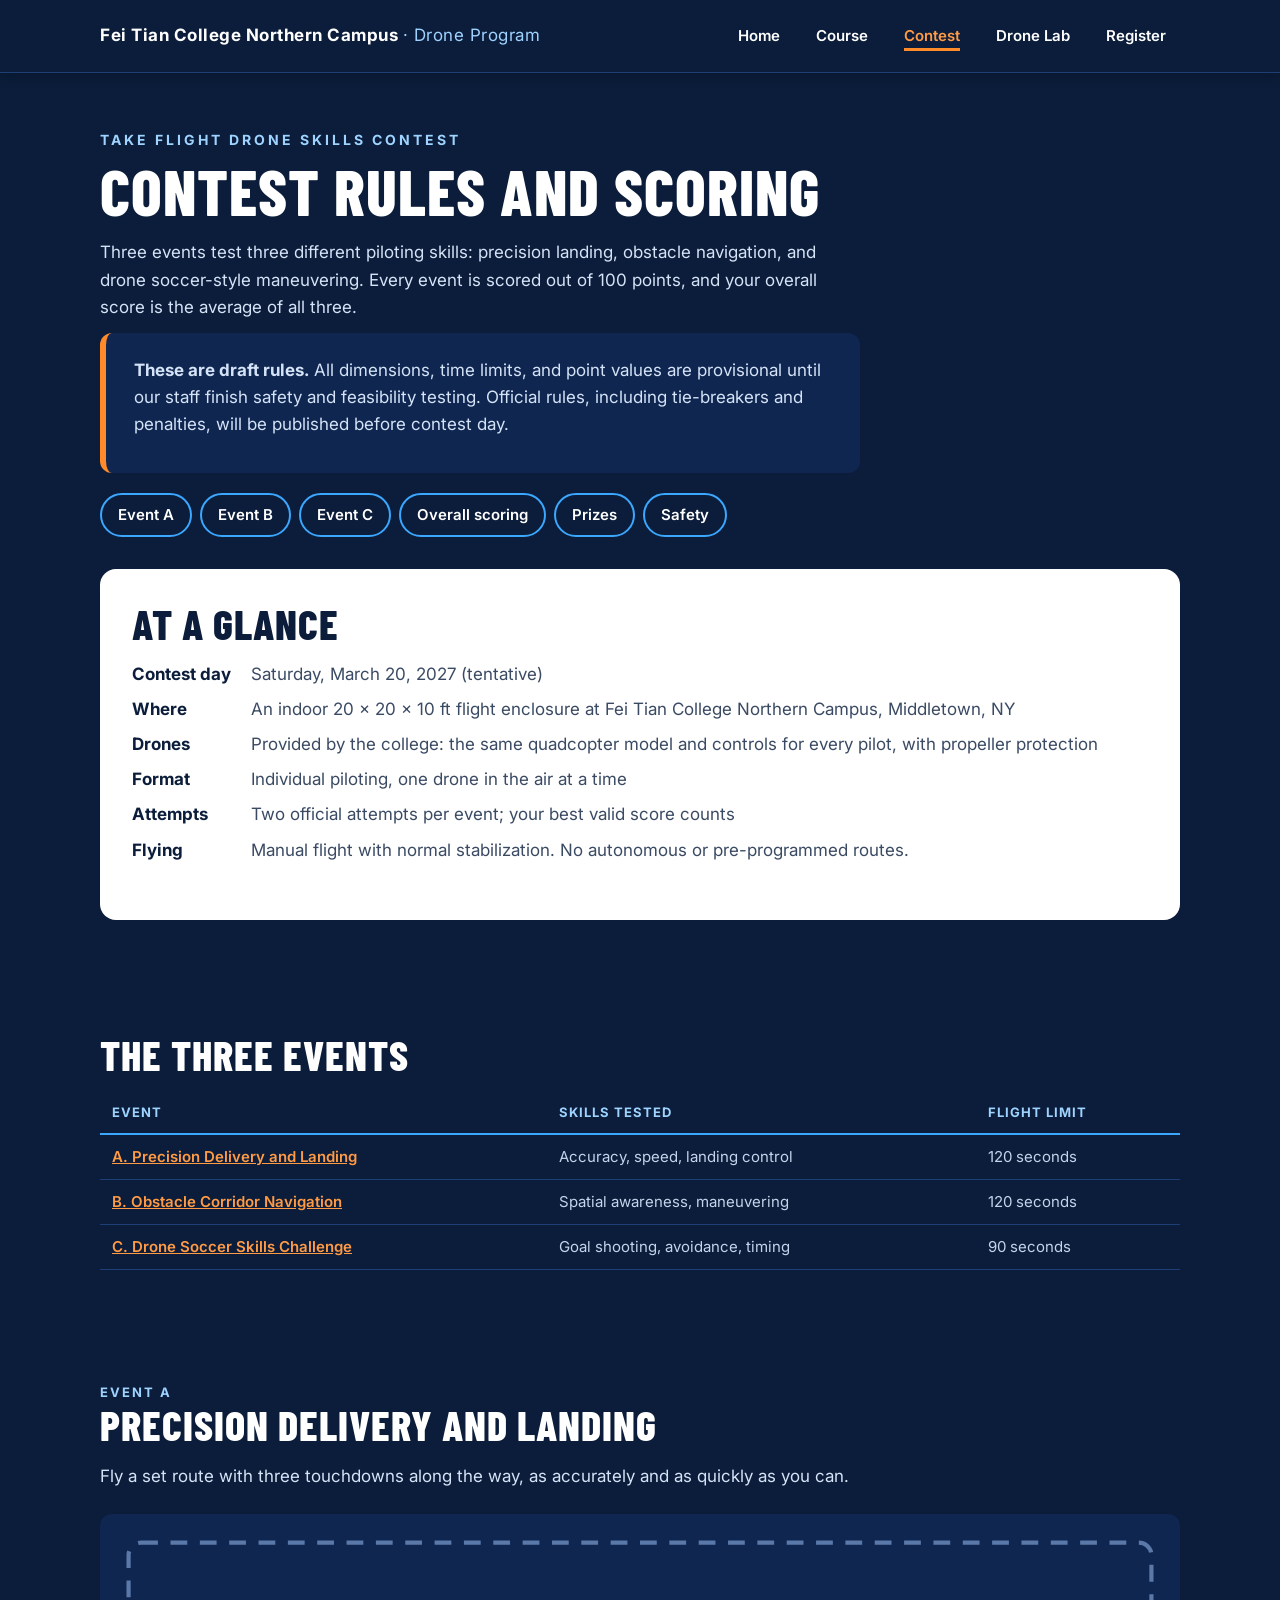
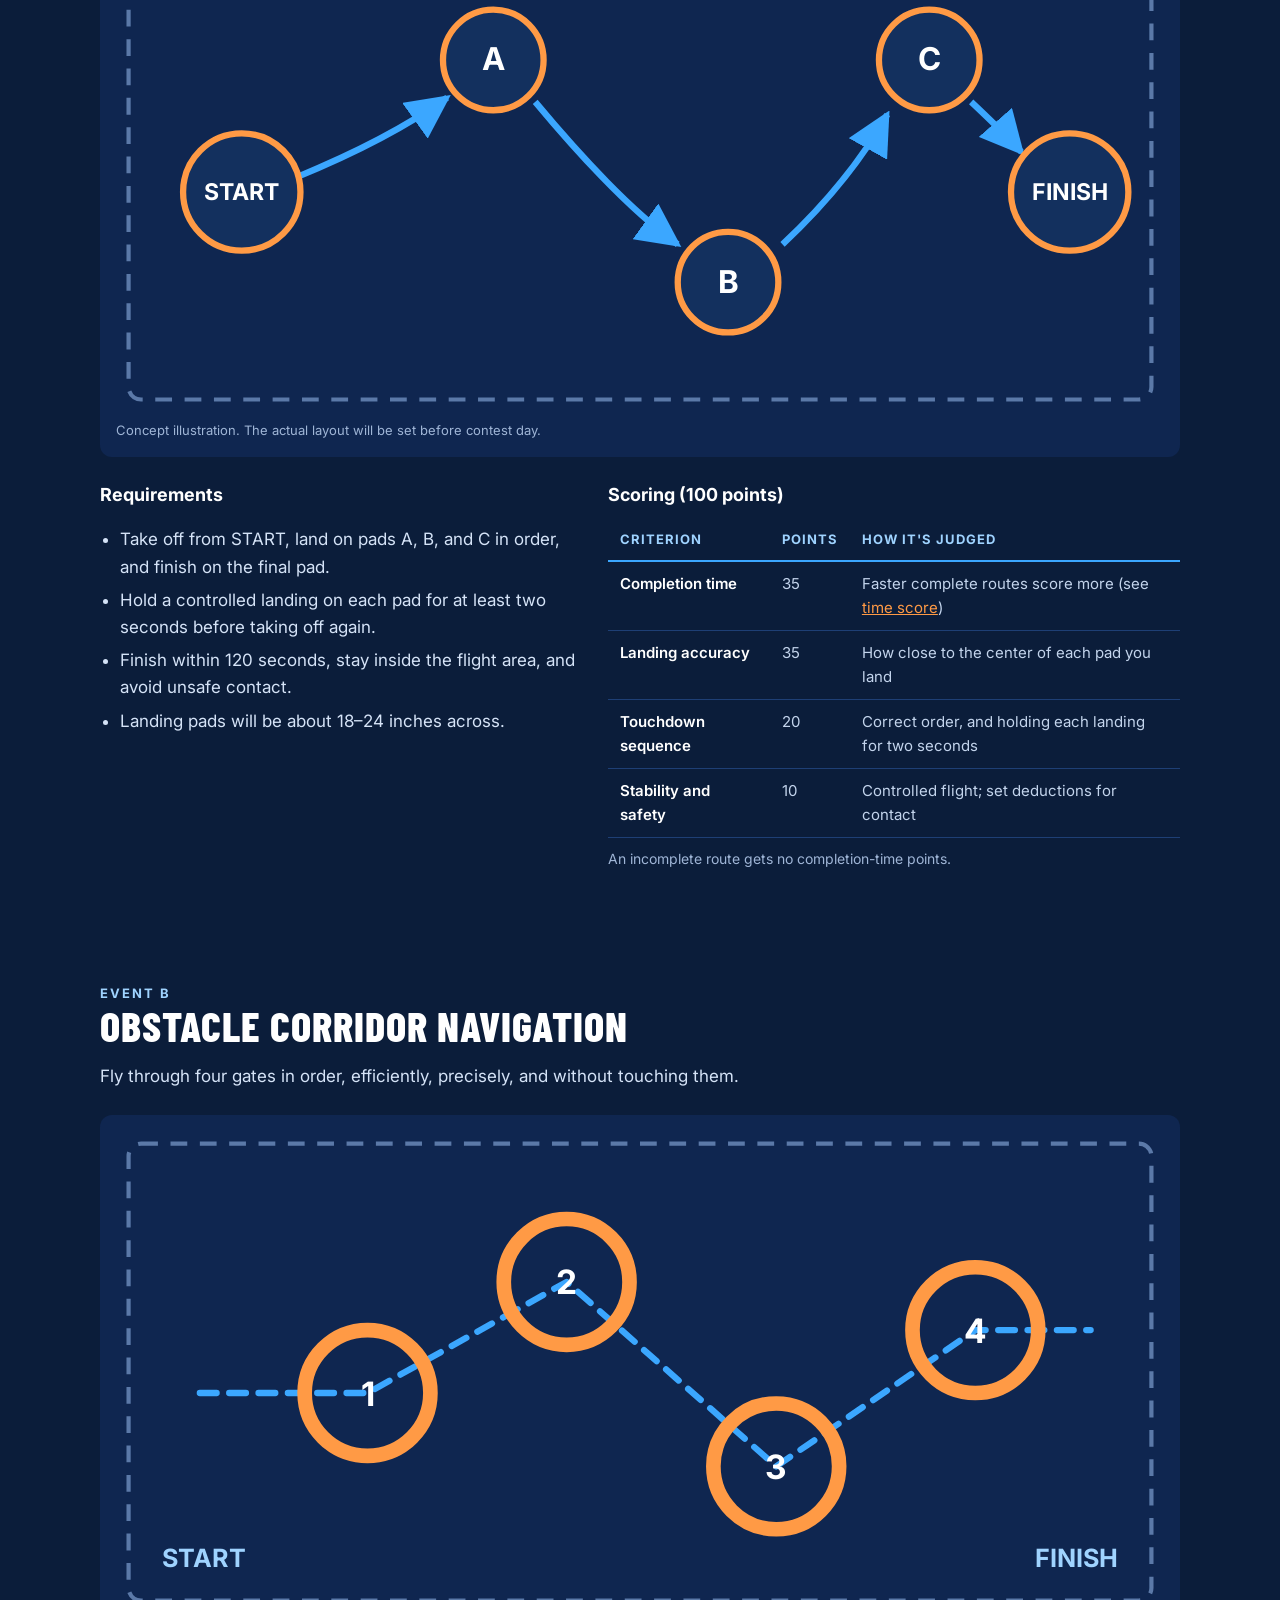
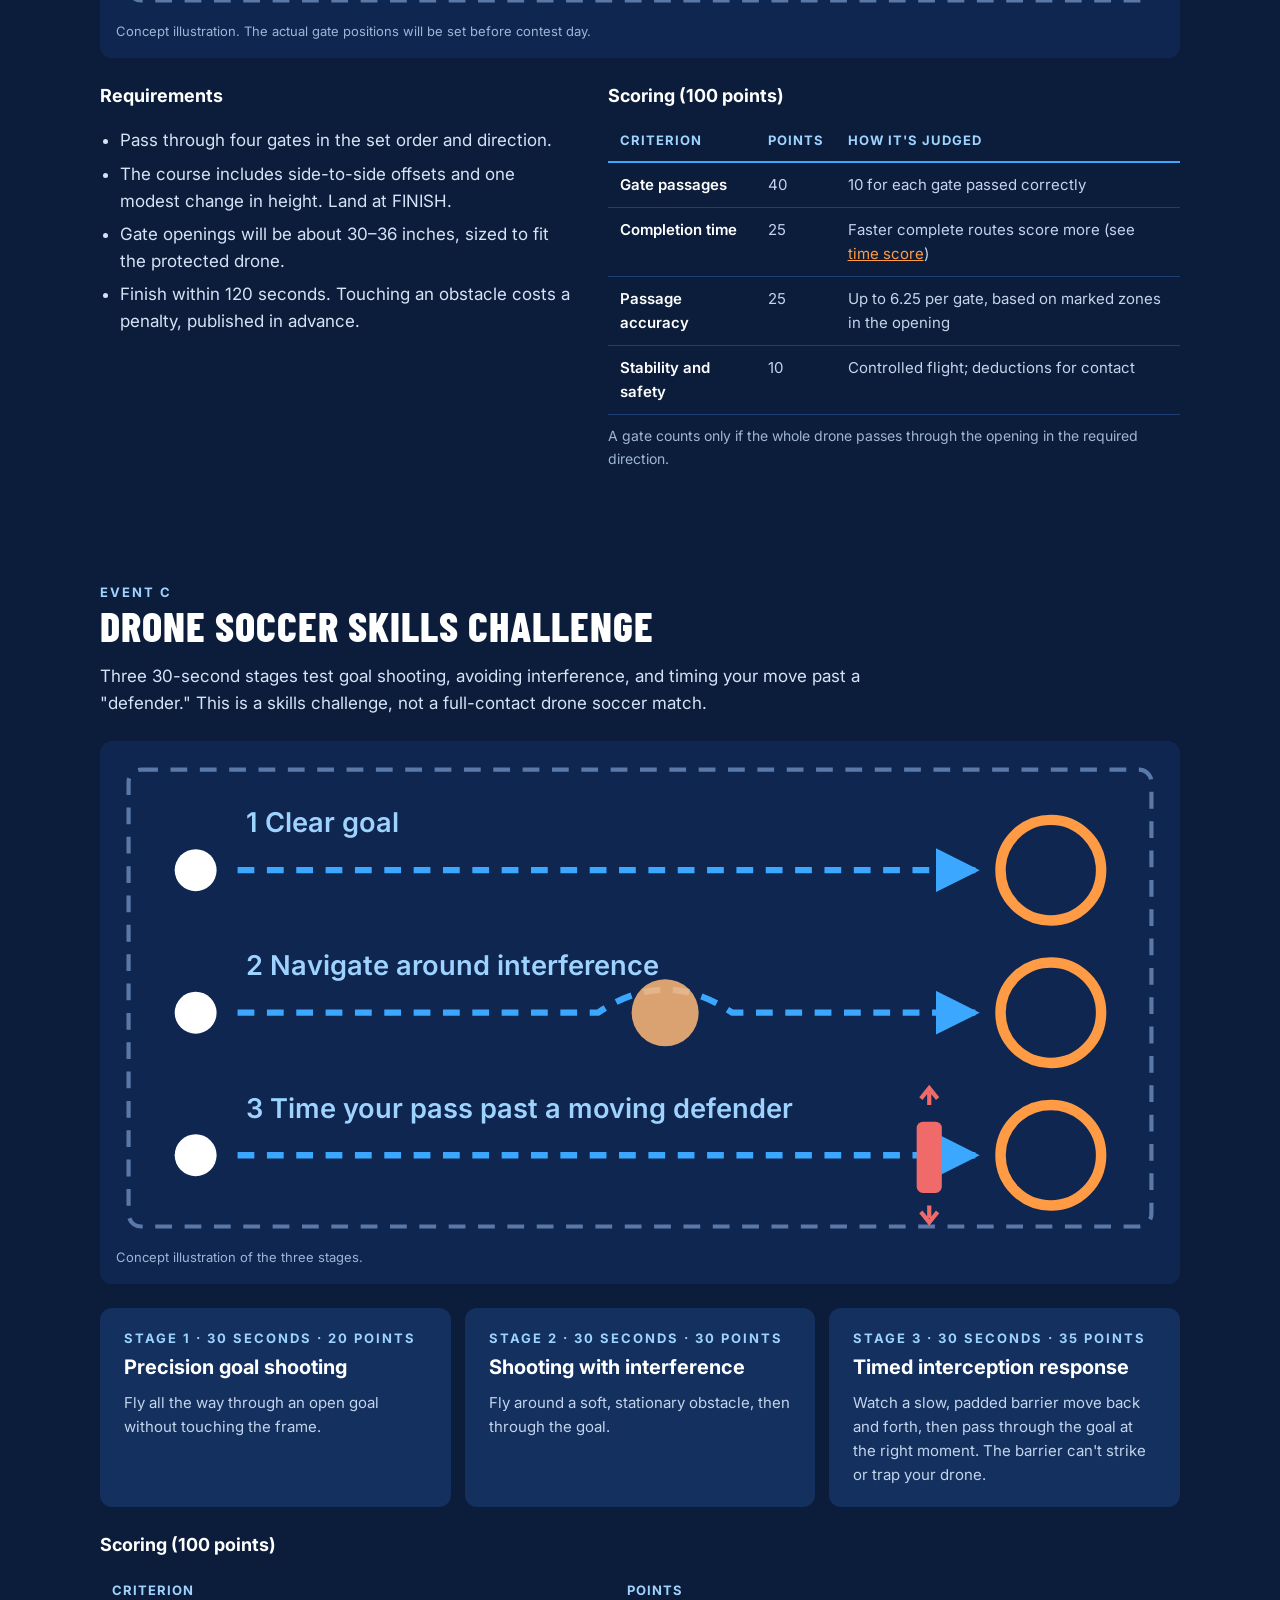
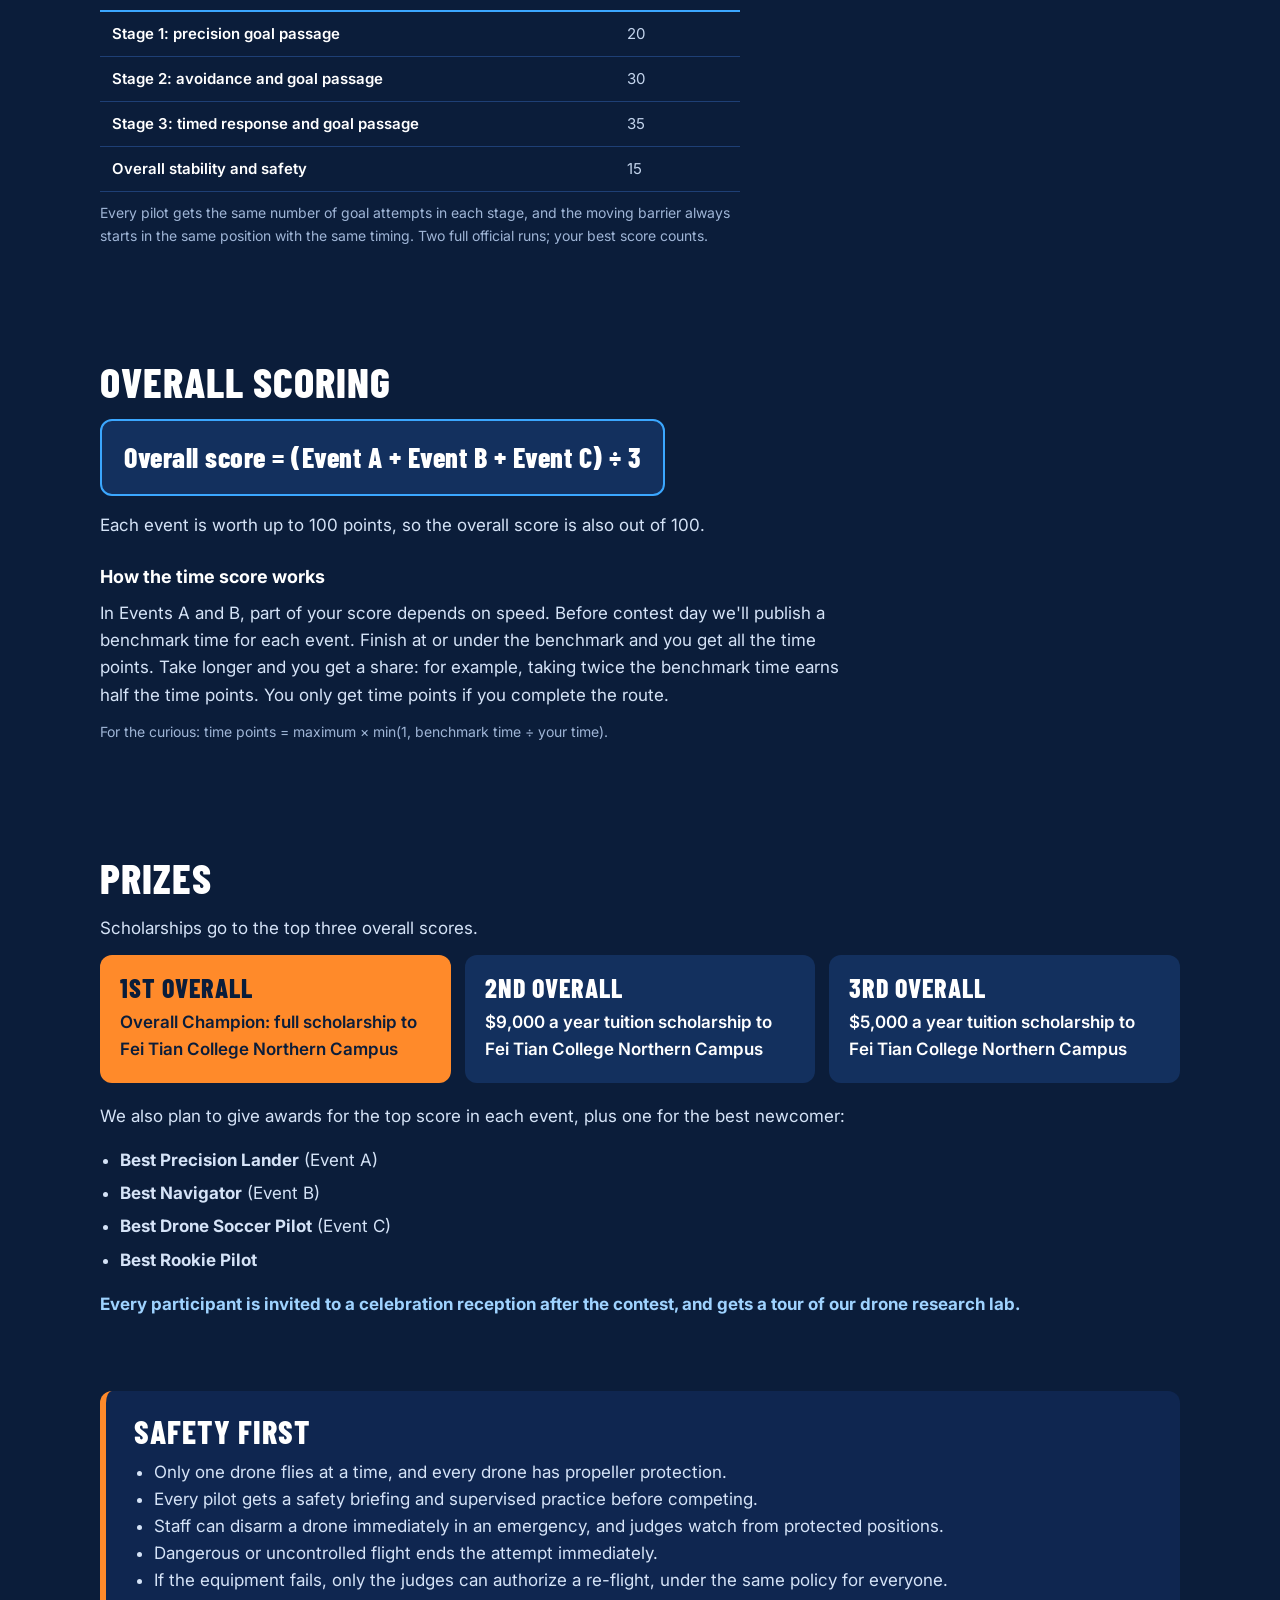
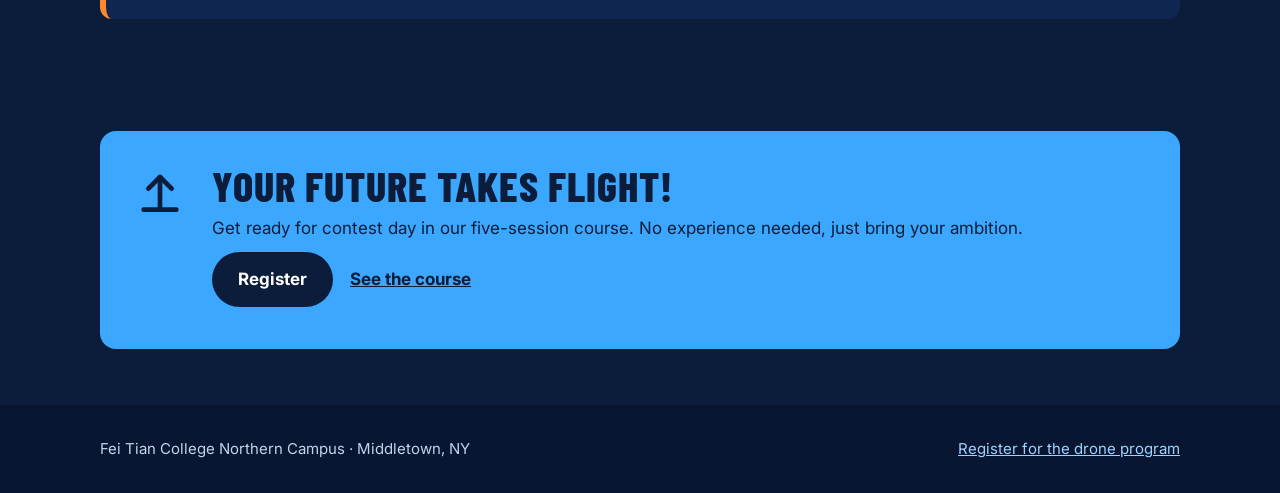
==== contest.html @ d2b29de8 "Add contest rules and drone lab pages; share the menu across pages - New contest.html: draft rules, " ====
<!doctype html>
<html lang="en">
<head>
  <meta charset="utf-8">
  <meta name="viewport" content="width=device-width, initial-scale=1">
  <title>Contest Rules: Drone Skills Challenge | Fei Tian College Northern Campus</title>
  <meta name="description" content="Rules and scoring for the Take Flight drone skills contest at Fei Tian College Northern Campus: precision delivery and landing, obstacle corridor navigation, and a drone soccer skills challenge.">
  <link rel="preconnect" href="https://fonts.googleapis.com">
  <link rel="preconnect" href="https://fonts.gstatic.com" crossorigin>
  <link href="https://fonts.googleapis.com/css2?family=Barlow+Condensed:wght@600;800&family=Inter:wght@400;600;700&display=swap" rel="stylesheet">
  <link rel="stylesheet" href="css/styles.css">
</head>
<body>

<header class="site-header" id="site-header"></header>
<script src="js/menu.js"></script>

<main>
  <section class="page-intro">
    <div class="container">
      <p class="eyebrow">Take Flight drone skills contest</p>
      <h1 class="page-title">Contest rules and scoring</h1>
      <p class="lead">Three events test three different piloting skills: precision landing, obstacle navigation, and drone soccer-style maneuvering. Every event is scored out of 100 points, and your overall score is the average of all three.</p>
      <div class="note note-inline">
        <p><strong>These are draft rules.</strong> All dimensions, time limits, and point values are provisional until our staff finish safety and feasibility testing. Official rules, including tie-breakers and penalties, will be published before contest day.</p>
      </div>
      <nav class="jump" aria-label="On this page">
        <a href="#event-a">Event A</a>
        <a href="#event-b">Event B</a>
        <a href="#event-c">Event C</a>
        <a href="#scoring">Overall scoring</a>
        <a href="#prizes">Prizes</a>
        <a href="#safety">Safety</a>
      </nav>
    </div>
  </section>

  <section class="tight">
    <div class="container">
      <div class="details">
        <h2>At a glance</h2>
        <dl>
          <dt>Contest day</dt><dd>Saturday, March 20, 2027 (tentative)</dd>
          <dt>Where</dt><dd>An indoor 20 × 20 × 10 ft flight enclosure at Fei Tian College Northern Campus, Middletown, NY</dd>
          <dt>Drones</dt><dd>Provided by the college: the same quadcopter model and controls for every pilot, with propeller protection</dd>
          <dt>Format</dt><dd>Individual piloting, one drone in the air at a time</dd>
          <dt>Attempts</dt><dd>Two official attempts per event; your best valid score counts</dd>
          <dt>Flying</dt><dd>Manual flight with normal stabilization. No autonomous or pre-programmed routes.</dd>
        </dl>
      </div>
    </div>
  </section>

  <section>
    <div class="container">
      <h2>The three events</h2>
      <div class="table-wrap">
        <table class="rules-table">
          <thead>
            <tr><th scope="col">Event</th><th scope="col">Skills tested</th><th scope="col">Flight limit</th></tr>
          </thead>
          <tbody>
            <tr><td><a href="#event-a">A. Precision Delivery and Landing</a></td><td>Accuracy, speed, landing control</td><td>120 seconds</td></tr>
            <tr><td><a href="#event-b">B. Obstacle Corridor Navigation</a></td><td>Spatial awareness, maneuvering</td><td>120 seconds</td></tr>
            <tr><td><a href="#event-c">C. Drone Soccer Skills Challenge</a></td><td>Goal shooting, avoidance, timing</td><td>90 seconds</td></tr>
          </tbody>
        </table>
      </div>
    </div>
  </section>

  <section id="event-a">
    <div class="container">
      <p class="session-num">Event A</p>
      <h2>Precision Delivery and Landing</h2>
      <p class="lead">Fly a set route with three touchdowns along the way, as accurately and as quickly as you can.</p>

      <figure class="diagram">
        <svg viewBox="0 0 500 230" role="img" aria-label="Route from START to landing pads A, B, and C in order, then to FINISH">
          <defs><marker id="arrow-a" viewBox="0 0 10 10" refX="9" refY="5" markerWidth="7" markerHeight="7" orient="auto-start-reverse"><path d="M0 0 10 5 0 10z" fill="#3BA7FF"/></marker></defs>
          <rect x="6" y="6" width="488" height="218" rx="6" fill="none" stroke="#5B79A8" stroke-width="2" stroke-dasharray="8 6"/>
          <path d="M86 118 Q 130 100 158 80" fill="none" stroke="#3BA7FF" stroke-width="3" marker-end="url(#arrow-a)"/>
          <path d="M200 82 Q 240 130 268 150" fill="none" stroke="#3BA7FF" stroke-width="3" marker-end="url(#arrow-a)"/>
          <path d="M318 150 Q 350 120 368 88" fill="none" stroke="#3BA7FF" stroke-width="3" marker-end="url(#arrow-a)"/>
          <path d="M408 82 Q 425 98 432 106" fill="none" stroke="#3BA7FF" stroke-width="3" marker-end="url(#arrow-a)"/>
          <g fill="#13305E" stroke="#FF9A45" stroke-width="3">
            <circle cx="60" cy="125" r="28"/><circle cx="180" cy="62" r="24"/><circle cx="292" cy="168" r="24"/><circle cx="388" cy="62" r="24"/><circle cx="455" cy="125" r="28"/>
          </g>
          <g fill="#FFFFFF" font-family="Inter, sans-serif" font-weight="700" text-anchor="middle">
            <text x="60" y="129" font-size="11">START</text><text x="180" y="67" font-size="15">A</text><text x="292" y="173" font-size="15">B</text><text x="388" y="67" font-size="15">C</text><text x="455" y="129" font-size="11">FINISH</text>
          </g>
        </svg>
        <figcaption>Concept illustration. The actual layout will be set before contest day.</figcaption>
      </figure>

      <div class="rule-cols">
        <div>
          <h3>Requirements</h3>
          <ul class="checklist">
            <li>Take off from START, land on pads A, B, and C in order, and finish on the final pad.</li>
            <li>Hold a controlled landing on each pad for at least two seconds before taking off again.</li>
            <li>Finish within 120 seconds, stay inside the flight area, and avoid unsafe contact.</li>
            <li>Landing pads will be about 18–24 inches across.</li>
          </ul>
        </div>
        <div>
          <h3>Scoring (100 points)</h3>
          <div class="table-wrap">
            <table class="rules-table scores">
              <thead><tr><th scope="col">Criterion</th><th scope="col">Points</th><th scope="col">How it's judged</th></tr></thead>
              <tbody>
                <tr><td>Completion time</td><td>35</td><td>Faster complete routes score more (see <a href="#time-score">time score</a>)</td></tr>
                <tr><td>Landing accuracy</td><td>35</td><td>How close to the center of each pad you land</td></tr>
                <tr><td>Touchdown sequence</td><td>20</td><td>Correct order, and holding each landing for two seconds</td></tr>
                <tr><td>Stability and safety</td><td>10</td><td>Controlled flight; set deductions for contact</td></tr>
              </tbody>
            </table>
          </div>
          <p class="fine">An incomplete route gets no completion-time points.</p>
        </div>
      </div>
    </div>
  </section>

  <section id="event-b">
    <div class="container">
      <p class="session-num">Event B</p>
      <h2>Obstacle Corridor Navigation</h2>
      <p class="lead">Fly through four gates in order, efficiently, precisely, and without touching them.</p>

      <figure class="diagram">
        <svg viewBox="0 0 500 230" role="img" aria-label="Flight path from START through gates 1, 2, 3, and 4 in order, then to FINISH">
          <rect x="6" y="6" width="488" height="218" rx="6" fill="none" stroke="#5B79A8" stroke-width="2" stroke-dasharray="8 6"/>
          <path d="M40 125 L120 125 L215 72 L315 160 L410 95 L465 95" fill="none" stroke="#3BA7FF" stroke-width="3" stroke-dasharray="8 6" stroke-linecap="round" stroke-linejoin="round"/>
          <g fill="none" stroke="#FF9A45" stroke-width="7">
            <circle cx="120" cy="125" r="30"/><circle cx="215" cy="72" r="30"/><circle cx="315" cy="160" r="30"/><circle cx="410" cy="95" r="30"/>
          </g>
          <g fill="#FFFFFF" font-family="Inter, sans-serif" font-weight="700" text-anchor="middle" font-size="16">
            <text x="120" y="131">1</text><text x="215" y="78">2</text><text x="315" y="166">3</text><text x="410" y="101">4</text>
          </g>
          <g fill="#9FD3FF" font-family="Inter, sans-serif" font-weight="700" font-size="12">
            <text x="22" y="208">START</text><text x="478" y="208" text-anchor="end">FINISH</text>
          </g>
        </svg>
        <figcaption>Concept illustration. The actual gate positions will be set before contest day.</figcaption>
      </figure>

      <div class="rule-cols">
        <div>
          <h3>Requirements</h3>
          <ul class="checklist">
            <li>Pass through four gates in the set order and direction.</li>
            <li>The course includes side-to-side offsets and one modest change in height. Land at FINISH.</li>
            <li>Gate openings will be about 30–36 inches, sized to fit the protected drone.</li>
            <li>Finish within 120 seconds. Touching an obstacle costs a penalty, published in advance.</li>
          </ul>
        </div>
        <div>
          <h3>Scoring (100 points)</h3>
          <div class="table-wrap">
            <table class="rules-table scores">
              <thead><tr><th scope="col">Criterion</th><th scope="col">Points</th><th scope="col">How it's judged</th></tr></thead>
              <tbody>
                <tr><td>Gate passages</td><td>40</td><td>10 for each gate passed correctly</td></tr>
                <tr><td>Completion time</td><td>25</td><td>Faster complete routes score more (see <a href="#time-score">time score</a>)</td></tr>
                <tr><td>Passage accuracy</td><td>25</td><td>Up to 6.25 per gate, based on marked zones in the opening</td></tr>
                <tr><td>Stability and safety</td><td>10</td><td>Controlled flight; deductions for contact</td></tr>
              </tbody>
            </table>
          </div>
          <p class="fine">A gate counts only if the whole drone passes through the opening in the required direction.</p>
        </div>
      </div>
    </div>
  </section>

  <section id="event-c">
    <div class="container">
      <p class="session-num">Event C</p>
      <h2>Drone Soccer Skills Challenge</h2>
      <p class="lead">Three 30-second stages test goal shooting, avoiding interference, and timing your move past a "defender." This is a skills challenge, not a full-contact drone soccer match.</p>

      <figure class="diagram">
        <svg viewBox="0 0 500 230" role="img" aria-label="Three stages: a clear shot at a goal, a shot around a soft obstacle, and a timed shot past a slowly moving barrier">
          <defs><marker id="arrow-c" viewBox="0 0 10 10" refX="9" refY="5" markerWidth="7" markerHeight="7" orient="auto-start-reverse"><path d="M0 0 10 5 0 10z" fill="#3BA7FF"/></marker></defs>
          <rect x="6" y="6" width="488" height="218" rx="6" fill="none" stroke="#5B79A8" stroke-width="2" stroke-dasharray="8 6"/>
          <g fill="#9FD3FF" font-family="Inter, sans-serif" font-weight="600" font-size="13">
            <text x="62" y="36">1  Clear goal</text><text x="62" y="104">2  Navigate around interference</text><text x="62" y="172">3  Time your pass past a moving defender</text>
          </g>
          <g fill="#FFFFFF"><circle cx="38" cy="54" r="10"/><circle cx="38" cy="122" r="10"/><circle cx="38" cy="190" r="10"/></g>
          <g stroke="#3BA7FF" stroke-width="3" stroke-dasharray="8 6" fill="none" marker-end="url(#arrow-c)">
            <path d="M58 54 H410"/><path d="M58 122 H230 Q 262 100 294 122 H410"/><path d="M58 190 H410"/>
          </g>
          <circle cx="262" cy="122" r="16" fill="#FFB877" opacity=".85"/>
          <rect x="382" y="174" width="12" height="34" rx="3" fill="#F06A6A"/>
          <path d="M388 166 v-6 M384 163 l4-5 4 5 M388 214 v6 M384 217 l4 5 4-5" stroke="#F06A6A" stroke-width="2" fill="none"/>
          <g fill="none" stroke="#FF9A45" stroke-width="5"><circle cx="446" cy="54" r="24"/><circle cx="446" cy="122" r="24"/><circle cx="446" cy="190" r="24"/></g>
        </svg>
        <figcaption>Concept illustration of the three stages.</figcaption>
      </figure>

      <div class="stages">
        <div class="session">
          <p class="session-num">Stage 1 · 30 seconds · 20 points</p>
          <h3>Precision goal shooting</h3>
          <p>Fly all the way through an open goal without touching the frame.</p>
        </div>
        <div class="session">
          <p class="session-num">Stage 2 · 30 seconds · 30 points</p>
          <h3>Shooting with interference</h3>
          <p>Fly around a soft, stationary obstacle, then through the goal.</p>
        </div>
        <div class="session">
          <p class="session-num">Stage 3 · 30 seconds · 35 points</p>
          <h3>Timed interception response</h3>
          <p>Watch a slow, padded barrier move back and forth, then pass through the goal at the right moment. The barrier can't strike or trap your drone.</p>
        </div>
      </div>

      <div class="rule-cols rule-cols-single">
        <div>
          <h3>Scoring (100 points)</h3>
          <div class="table-wrap">
            <table class="rules-table scores">
              <thead><tr><th scope="col">Criterion</th><th scope="col">Points</th></tr></thead>
              <tbody>
                <tr><td>Stage 1: precision goal passage</td><td>20</td></tr>
                <tr><td>Stage 2: avoidance and goal passage</td><td>30</td></tr>
                <tr><td>Stage 3: timed response and goal passage</td><td>35</td></tr>
                <tr><td>Overall stability and safety</td><td>15</td></tr>
              </tbody>
            </table>
          </div>
          <p class="fine">Every pilot gets the same number of goal attempts in each stage, and the moving barrier always starts in the same position with the same timing. Two full official runs; your best score counts.</p>
        </div>
      </div>
    </div>
  </section>

  <section id="scoring">
    <div class="container">
      <h2>Overall scoring</h2>
      <div class="formula">
        <p>Overall score = (Event A + Event B + Event C) ÷ 3</p>
      </div>
      <p class="lead">Each event is worth up to 100 points, so the overall score is also out of 100.</p>
      <h3 id="time-score">How the time score works</h3>
      <p class="lead">In Events A and B, part of your score depends on speed. Before contest day we'll publish a benchmark time for each event. Finish at or under the benchmark and you get all the time points. Take longer and you get a share: for example, taking twice the benchmark time earns half the time points. You only get time points if you complete the route.</p>
      <p class="fine">For the curious: time points = maximum × min(1, benchmark time ÷ your time).</p>
    </div>
  </section>

  <section id="prizes">
    <div class="container">
      <h2>Prizes</h2>
      <p class="lead">Scholarships go to the top three overall scores.</p>
      <div class="prizes">
        <div class="prize prize-first">
          <p class="prize-place">1st overall</p>
          <p class="prize-award">Overall Champion: full scholarship to Fei Tian College Northern Campus</p>
        </div>
        <div class="prize">
          <p class="prize-place">2nd overall</p>
          <p class="prize-award">$9,000 a year tuition scholarship to Fei Tian College Northern Campus</p>
        </div>
        <div class="prize">
          <p class="prize-place">3rd overall</p>
          <p class="prize-award">$5,000 a year tuition scholarship to Fei Tian College Northern Campus</p>
        </div>
      </div>
      <p class="lead">We also plan to give awards for the top score in each event, plus one for the best newcomer:</p>
      <ul class="checklist">
        <li><strong>Best Precision Lander</strong> (Event A)</li>
        <li><strong>Best Navigator</strong> (Event B)</li>
        <li><strong>Best Drone Soccer Pilot</strong> (Event C)</li>
        <li><strong>Best Rookie Pilot</strong></li>
      </ul>
      <p class="highlight">Every participant is invited to a celebration reception after the contest, and gets a tour of our drone research lab.</p>
    </div>
  </section>

  <section id="safety" class="tight">
    <div class="container">
      <div class="note">
        <h2>Safety first</h2>
        <ul>
          <li>Only one drone flies at a time, and every drone has propeller protection.</li>
          <li>Every pilot gets a safety briefing and supervised practice before competing.</li>
          <li>Staff can disarm a drone immediately in an emergency, and judges watch from protected positions.</li>
          <li>Dangerous or uncontrolled flight ends the attempt immediately.</li>
          <li>If the equipment fails, only the judges can authorize a re-flight, under the same policy for everyone.</li>
        </ul>
      </div>
    </div>
  </section>

  <section>
    <div class="container">
      <div class="lab">
        <svg width="56" height="56" viewBox="0 0 24 24" fill="none" stroke="#0B1D3A" stroke-width="2" stroke-linecap="round" stroke-linejoin="round" aria-hidden="true"><path d="M12 20V6"/><path d="m7 11 5-5 5 5"/><path d="M5 20h14"/></svg>
        <div>
          <h2>Your future takes flight!</h2>
          <p>Get ready for contest day in our five-session course. No experience needed, just bring your ambition.</p>
          <p class="section-actions"><a class="btn btn-dark" href="register.html">Register</a> <a class="btn-link" href="course.html">See the course</a></p>
        </div>
      </div>
    </div>
  </section>
</main>

<footer class="site-footer">
  <div class="container">
    <div>Fei Tian College Northern Campus · Middletown, NY</div>
    <div><a href="register.html">Register for the drone program</a></div>
  </div>
</footer>

</body>
</html>
---- css/styles.css ----
/* Take Flight drone program pages for Fei Tian College.
   To match the main college site, change the colors and fonts in :root. */
:root {
  --navy: #0B1D3A;
  --navy-2: #0F2650;
  --navy-3: #13305E;
  --blue: #3BA7FF;
  --blue-light: #9FD3FF;
  --orange: #FF8A2A;
  --orange-light: #FF9A45;
  --text-soft: #D5E3F7;
  --white: #FFFFFF;
  --ink: #0B1D3A;
  --ink-soft: #3A4A63;
  --font-display: "Barlow Condensed", "Arial Narrow", sans-serif;
  --font-body: "Inter", system-ui, -apple-system, "Segoe UI", sans-serif;
  --max: 1120px;
}

* { box-sizing: border-box; }
html { scroll-behavior: smooth; }
body {
  margin: 0;
  background: var(--navy);
  color: var(--white);
  font-family: var(--font-body);
  font-size: 17px;
  line-height: 1.6;
}
img, svg { max-width: 100%; }
a { color: var(--orange-light); }
a:hover { color: #FFB877; }
:focus-visible { outline: 3px solid var(--orange); outline-offset: 2px; }

.container { max-width: var(--max); margin: 0 auto; padding: 0 20px; }

/* Header */
.site-header {
  background: var(--navy); border-bottom: 1px solid #1E3F75;
  position: sticky; top: 0; z-index: 50;
  box-shadow: 0 2px 12px rgba(0, 0, 0, .25);
}
/* Keep anchor targets from hiding under the sticky header. */
[id] { scroll-margin-top: 88px; }
.site-header .container {
  display: flex; align-items: center; justify-content: space-between;
  flex-wrap: wrap; gap: 12px; padding-top: 14px; padding-bottom: 14px;
}
.brand { color: var(--white); text-decoration: none; font-weight: 700; letter-spacing: .5px; }
.brand span { color: var(--blue-light); font-weight: 400; }
.nav { display: flex; gap: 8px; flex-wrap: wrap; }
.nav a {
  color: var(--white); text-decoration: none; padding: 10px 14px;
  border-radius: 8px; font-weight: 600; font-size: 15px;
}
.nav a:hover { background: #1E3F75; color: var(--white); }
/* The current page: orange text with an orange underline. */
.nav a[aria-current="page"] {
  color: var(--orange-light); text-decoration: underline;
  text-decoration-color: var(--orange); text-decoration-thickness: 3px; text-underline-offset: 7px;
}
.nav a[aria-current="page"]:hover { background: #1E3F75; color: var(--orange-light); }

/* Buttons */
.btn {
  display: inline-block; background: var(--orange); color: var(--ink);
  font-weight: 700; text-decoration: none; padding: 14px 26px;
  border-radius: 40px; min-height: 44px;
}
.btn:hover { background: var(--orange-light); color: var(--ink); }
.btn-outline { background: transparent; color: var(--white); border: 2px solid var(--blue); }
.btn-outline:hover { background: var(--navy-3); color: var(--white); }

/* Hero */
.hero {
  background-color: var(--navy-2);
  background-image:
    linear-gradient(#1E3F75 1px, transparent 1px),
    linear-gradient(90deg, #1E3F75 1px, transparent 1px);
  background-size: 68px 60px;
  padding: 64px 0;
}
.hero .container {
  display: grid; grid-template-columns: 1.1fr .9fr; gap: 32px; align-items: center;
}
.eyebrow {
  font-size: 14px; font-weight: 700; letter-spacing: 3px;
  text-transform: uppercase; color: var(--blue-light); margin: 0 0 8px;
}
.hero h1 {
  font-family: var(--font-display); font-weight: 800; text-transform: uppercase;
  font-size: clamp(64px, 11vw, 120px); line-height: .88; margin: 0;
}
.hero .subtitle {
  font-family: var(--font-display); font-weight: 600; color: var(--orange-light);
  font-size: clamp(26px, 4vw, 36px); line-height: 1.1; margin: 12px 0 12px;
}
.hero .tagline {
  font-family: var(--font-display); font-weight: 800; text-transform: uppercase;
  letter-spacing: 1px; color: var(--white); font-size: clamp(20px, 2.6vw, 26px);
  line-height: 1.15; margin: 0 0 24px;
}
.badge {
  display: inline-flex; align-items: center; gap: 10px;
  background: var(--orange); color: var(--ink); font-weight: 700;
  border-radius: 40px; padding: 8px 18px 8px 12px; margin-bottom: 24px;
}
.hero-actions { display: flex; gap: 12px; flex-wrap: wrap; }
.hero-art { width: 100%; height: auto; }

/* Sections */
section { padding: 56px 0; }
h2 {
  font-family: var(--font-display); font-weight: 800; text-transform: uppercase;
  letter-spacing: 1px; font-size: clamp(30px, 4.5vw, 42px); line-height: 1.05; margin: 0 0 16px;
}
.lead { color: var(--text-soft); max-width: 760px; margin: 0 0 12px; }
.highlight { color: var(--blue-light); font-weight: 700; }

.steps {
  list-style: none; padding: 0; margin: 28px 0 0;
  display: grid; grid-template-columns: repeat(3, minmax(0, 1fr)); gap: 14px;
}
.step { background: var(--navy-3); border-radius: 12px; padding: 20px; }
.step-head { display: flex; align-items: center; gap: 10px; font-weight: 700; margin-bottom: 6px; }
.step p { margin: 0; color: #C3D4EC; font-size: 15px; }
.step-accent { background: transparent; border: 2px solid var(--orange-light); }
.section-actions { margin: 24px 0 0; }

/* Contest */
.challenges {
  display: grid; grid-template-columns: repeat(3, minmax(0, 1fr)); gap: 14px; margin-top: 24px;
}
.challenge { background: var(--navy-3); border-radius: 12px; padding: 20px; }
.challenge h3 { margin: 0 0 6px; font-size: 18px; }
.challenge p { margin: 0; color: #C3D4EC; font-size: 15px; }
.challenge-art { display: block; width: 100%; height: auto; margin-bottom: 12px; }
.prize-line { margin: 20px 0 0; color: var(--text-soft); max-width: 760px; }
.prize-line strong { color: var(--orange-light); }
.prizes { display: grid; grid-template-columns: repeat(3, minmax(0, 1fr)); gap: 14px; margin-bottom: 20px; }
.prize { background: var(--navy-3); border-radius: 12px; padding: 20px; }
.prize-first { background: var(--orange); color: var(--ink); }
.prize-place {
  font-family: var(--font-display); font-weight: 800; text-transform: uppercase;
  letter-spacing: 1px; font-size: 26px; line-height: 1; margin: 0 0 8px;
}
.prize-award { margin: 0; font-weight: 600; }

/* Contest page */
.note-inline { margin: 8px 0 0; padding: 16px 20px; max-width: 760px; }
.note-inline p { margin: 0; }
.table-wrap { overflow-x: auto; }
.rules-table { width: 100%; border-collapse: collapse; font-size: 15px; }
.rules-table th {
  text-align: left; color: var(--blue-light); font-weight: 700; font-size: 13px;
  letter-spacing: 1px; text-transform: uppercase; padding: 10px 12px; border-bottom: 2px solid var(--blue);
}
.rules-table td { padding: 10px 12px; border-bottom: 1px solid #1E3F75; color: #C3D4EC; vertical-align: top; }
.rules-table td:first-child { color: var(--white); font-weight: 600; }
.rules-table.scores td:nth-child(2) { white-space: nowrap; }
.diagram { margin: 24px 0; background: var(--navy-2); border-radius: 12px; padding: 16px; }
.diagram svg { display: block; width: 100%; height: auto; }
.diagram figcaption { color: #9FB5D6; font-size: 13px; margin-top: 8px; }
.rule-cols { display: grid; grid-template-columns: 1fr 1.2fr; gap: 32px; align-items: start; }
.rule-cols-single { grid-template-columns: 1fr; max-width: 640px; margin-top: 24px; }
.rule-cols h3 { margin: 0 0 10px; font-size: 18px; }
.fine { color: #9FB5D6; font-size: 14px; margin: 10px 0 0; }
.stages { display: grid; grid-template-columns: repeat(3, minmax(0, 1fr)); gap: 14px; }
.stages .session p:last-child { margin: 0; color: #C3D4EC; font-size: 15px; }
.formula {
  display: inline-block; background: var(--navy-3); border: 2px solid var(--blue);
  border-radius: 12px; padding: 14px 22px; margin-bottom: 16px;
}
.formula p { margin: 0; font-family: var(--font-display); font-weight: 800; font-size: clamp(20px, 3vw, 28px); letter-spacing: .5px; }
#time-score { font-size: 18px; margin: 24px 0 8px; }
.btn-link { color: var(--ink); font-weight: 700; margin-left: 12px; }
.btn-link:hover { color: var(--ink); }

/* Course page */
.page-intro { padding-bottom: 32px; }
.page-title {
  font-family: var(--font-display); font-weight: 800; text-transform: uppercase;
  letter-spacing: 1px; font-size: clamp(40px, 7vw, 64px); line-height: 1; margin: 0 0 16px;
}
section.tight { padding-top: 0; }
.jump { display: flex; flex-wrap: wrap; gap: 8px; margin-top: 20px; }
.jump a {
  color: var(--white); text-decoration: none; font-weight: 600; font-size: 15px;
  border: 2px solid var(--blue); border-radius: 40px; padding: 8px 16px;
}
.jump a:hover { background: var(--navy-3); color: var(--white); }
.sessions { list-style: none; padding: 0; margin: 24px 0 0; display: grid; gap: 14px; }
.session { background: var(--navy-3); border-radius: 12px; padding: 20px 24px; }
.session-num {
  margin: 0; font-size: 13px; font-weight: 700; letter-spacing: 2px;
  text-transform: uppercase; color: var(--blue-light);
}
.session h3 { margin: 2px 0 8px; font-size: 20px; }
.session ul { margin: 0; padding-left: 20px; color: #C3D4EC; }
.session li { margin-bottom: 4px; }
.note {
  background: var(--navy-2); border-left: 6px solid var(--orange); border-radius: 12px; padding: 24px 28px;
}
.note h2 { font-size: clamp(24px, 3.5vw, 32px); margin-bottom: 10px; }
.note p { margin: 0 0 10px; color: var(--text-soft); }
.note ul { margin: 0; padding-left: 20px; color: var(--text-soft); }
.btn-dark { background: var(--ink); color: var(--white); }
.btn-dark:hover { background: var(--navy-3); color: var(--white); }

.lab {
  background: var(--blue); color: var(--ink); border-radius: 16px; padding: 32px;
  display: flex; gap: 24px; align-items: flex-start;
}
.lab h2 { margin-bottom: 8px; }
.lab p { margin: 0 0 10px; }
.lab svg { flex: none; }

.audience { display: grid; grid-template-columns: repeat(2, minmax(0, 1fr)); gap: 14px; margin-top: 24px; }
.audience div { background: var(--navy-3); border-radius: 12px; padding: 20px; }
.audience h3 { margin: 0 0 6px; font-size: 18px; }
.audience p { margin: 0; color: #C3D4EC; font-size: 15px; }

.details {
  background: var(--white); color: var(--ink); border-radius: 16px; padding: 32px;
}
.details dl { display: grid; grid-template-columns: max-content 1fr; gap: 8px 20px; margin: 0 0 24px; }
.details dt { font-weight: 700; }
.details dd { margin: 0; color: var(--ink-soft); }
.details a { color: #B4530A; }
.details a.btn, .details a.btn:hover { color: var(--ink); }

/* Register page */
.form-wrap { background: var(--white); color: var(--ink); border-radius: 16px; padding: 24px; }
.form-wrap iframe { width: 100%; height: 1400px; border: 0; display: block; }
.placeholder {
  border: 3px dashed var(--ink); border-radius: 12px; padding: 32px; text-align: center; color: var(--ink);
}
.checklist { padding-left: 20px; color: var(--text-soft); }
.checklist li { margin-bottom: 6px; }

/* Footer */
.site-footer { background: #081631; padding: 32px 0; color: #C3D4EC; font-size: 15px; }
.site-footer .container { display: flex; justify-content: space-between; gap: 16px; flex-wrap: wrap; }
.site-footer a { color: var(--blue-light); }

/* Phones and small tablets */
@media (max-width: 820px) {
  .hero .container { grid-template-columns: 1fr; }
  .hero-art { max-width: 320px; margin: 0 auto; }
  .steps { grid-template-columns: repeat(2, minmax(0, 1fr)); }
  .audience { grid-template-columns: 1fr; }
  .challenges, .prizes, .stages, .rule-cols { grid-template-columns: 1fr; }
  .lab { flex-direction: column; padding: 24px; }
}
@media (max-width: 520px) {
  .site-header .container { gap: 6px; padding-top: 10px; padding-bottom: 8px; }
  .brand { font-size: 15px; line-height: 1.3; }
  .nav { flex-wrap: nowrap; overflow-x: auto; gap: 0; width: calc(100% + 10px); margin: 0 -5px; scrollbar-width: none; }
  .nav::-webkit-scrollbar { display: none; }
  .nav a { padding: 8px 5px; font-size: 13.5px; white-space: nowrap; }
  [id] { scroll-margin-top: 112px; }
  .brand > span { display: block; }
  .brand .sep { display: none; }
  .steps { grid-template-columns: 1fr; }
  .details { padding: 22px; }
  .details dl { grid-template-columns: 1fr; gap: 2px; }
  .details dd { margin-bottom: 10px; }
  section { padding: 40px 0; }
}
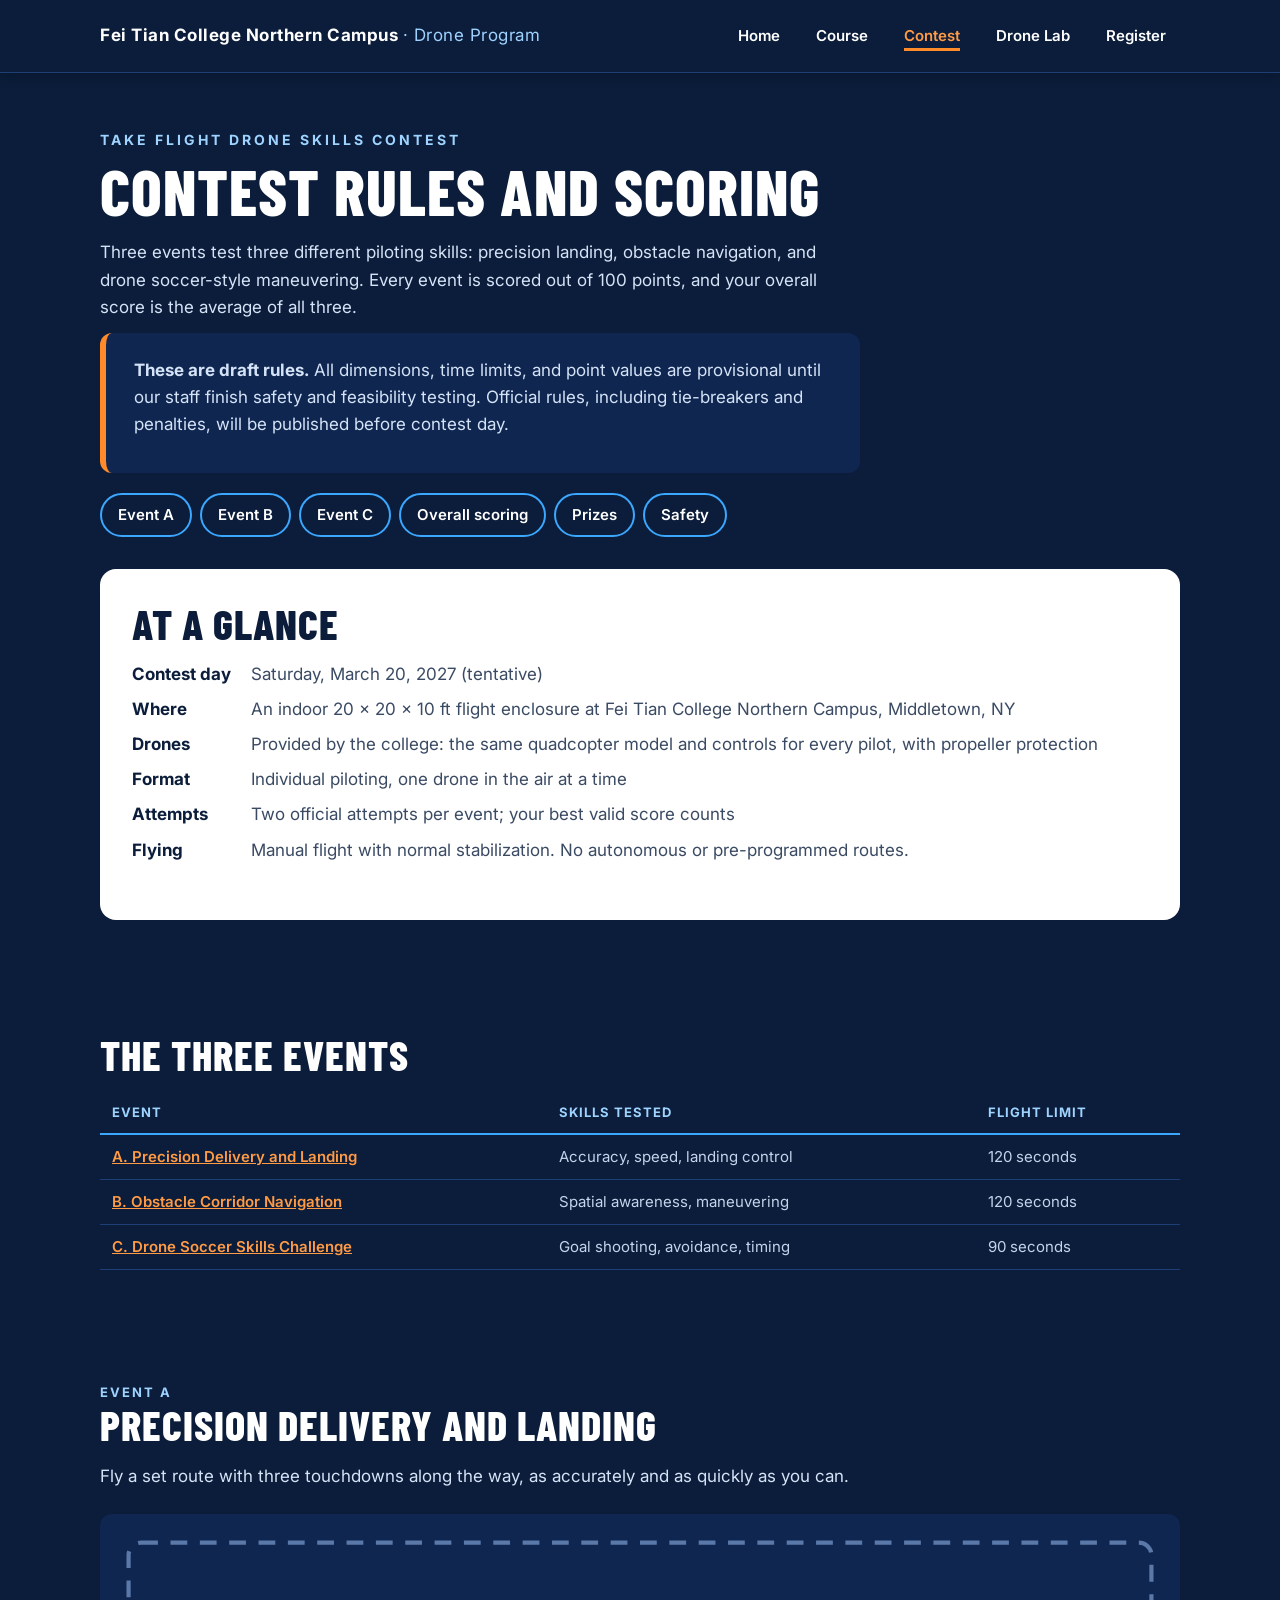
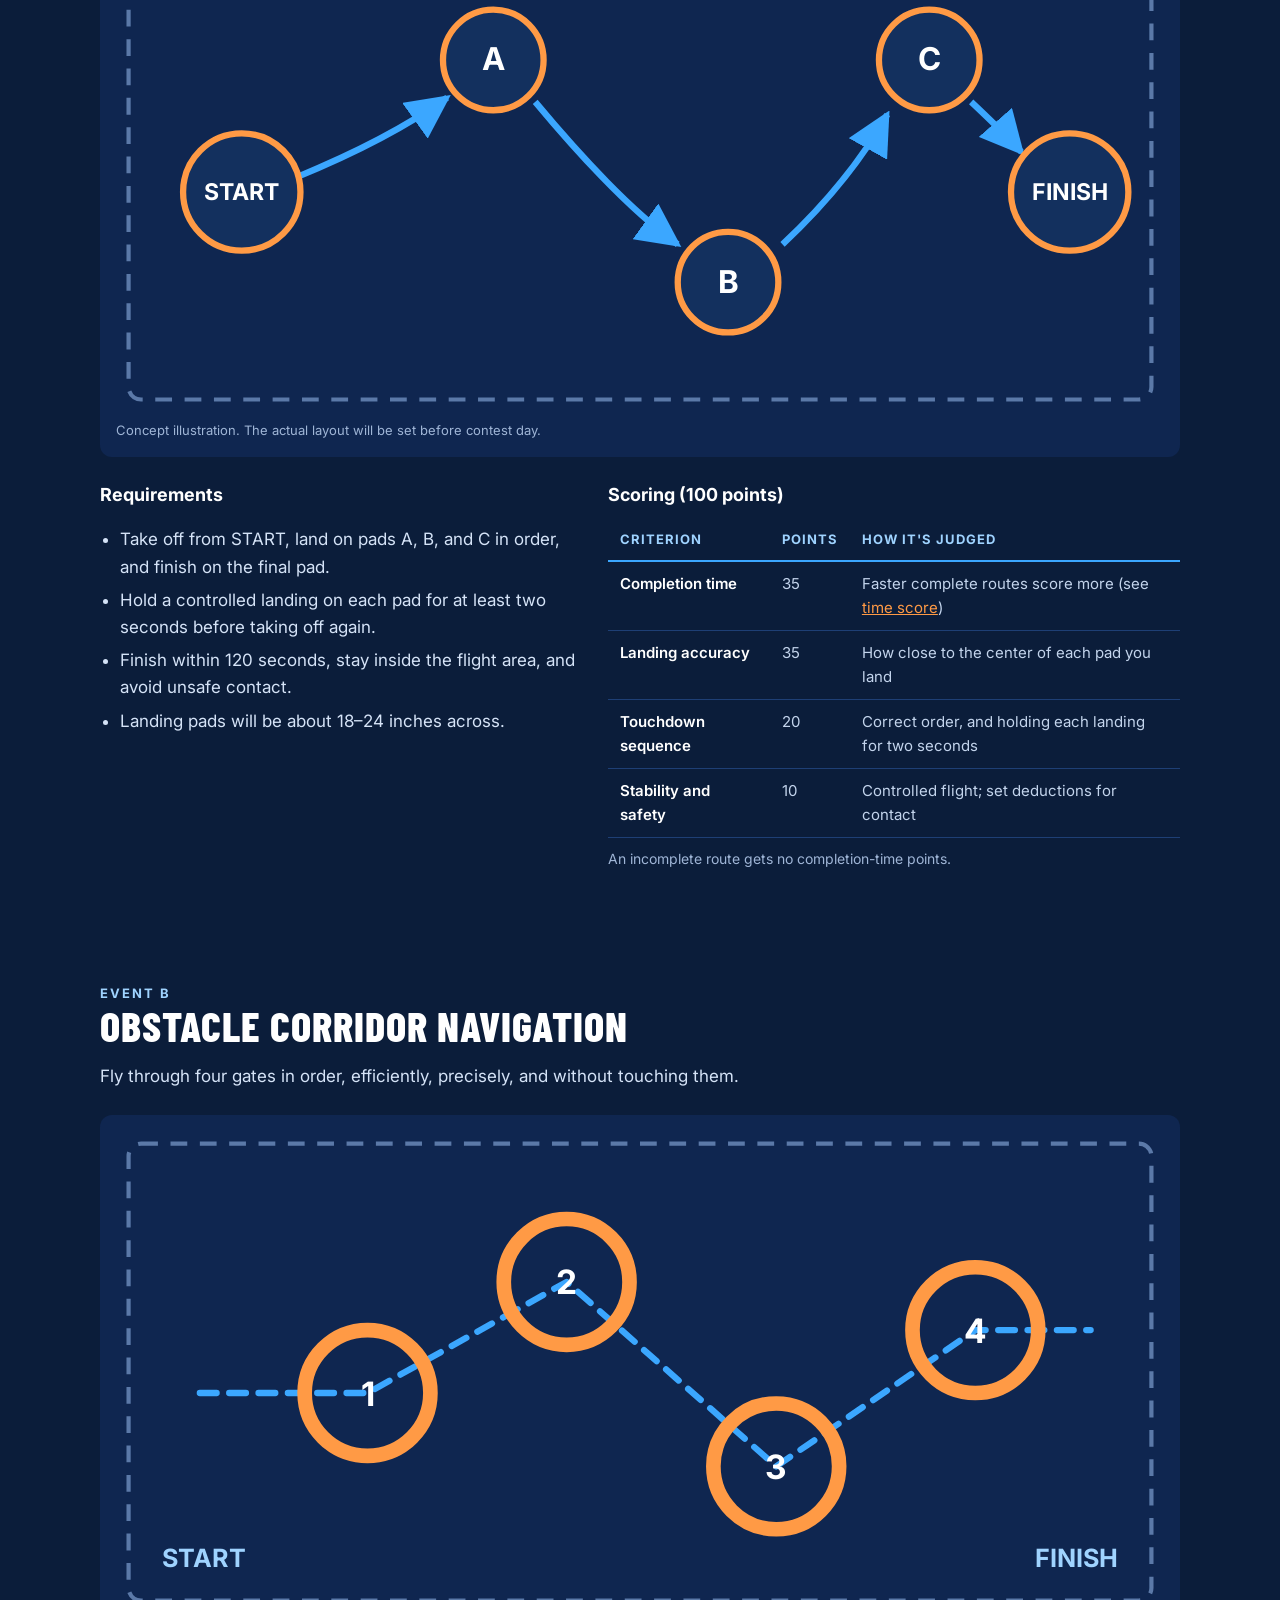
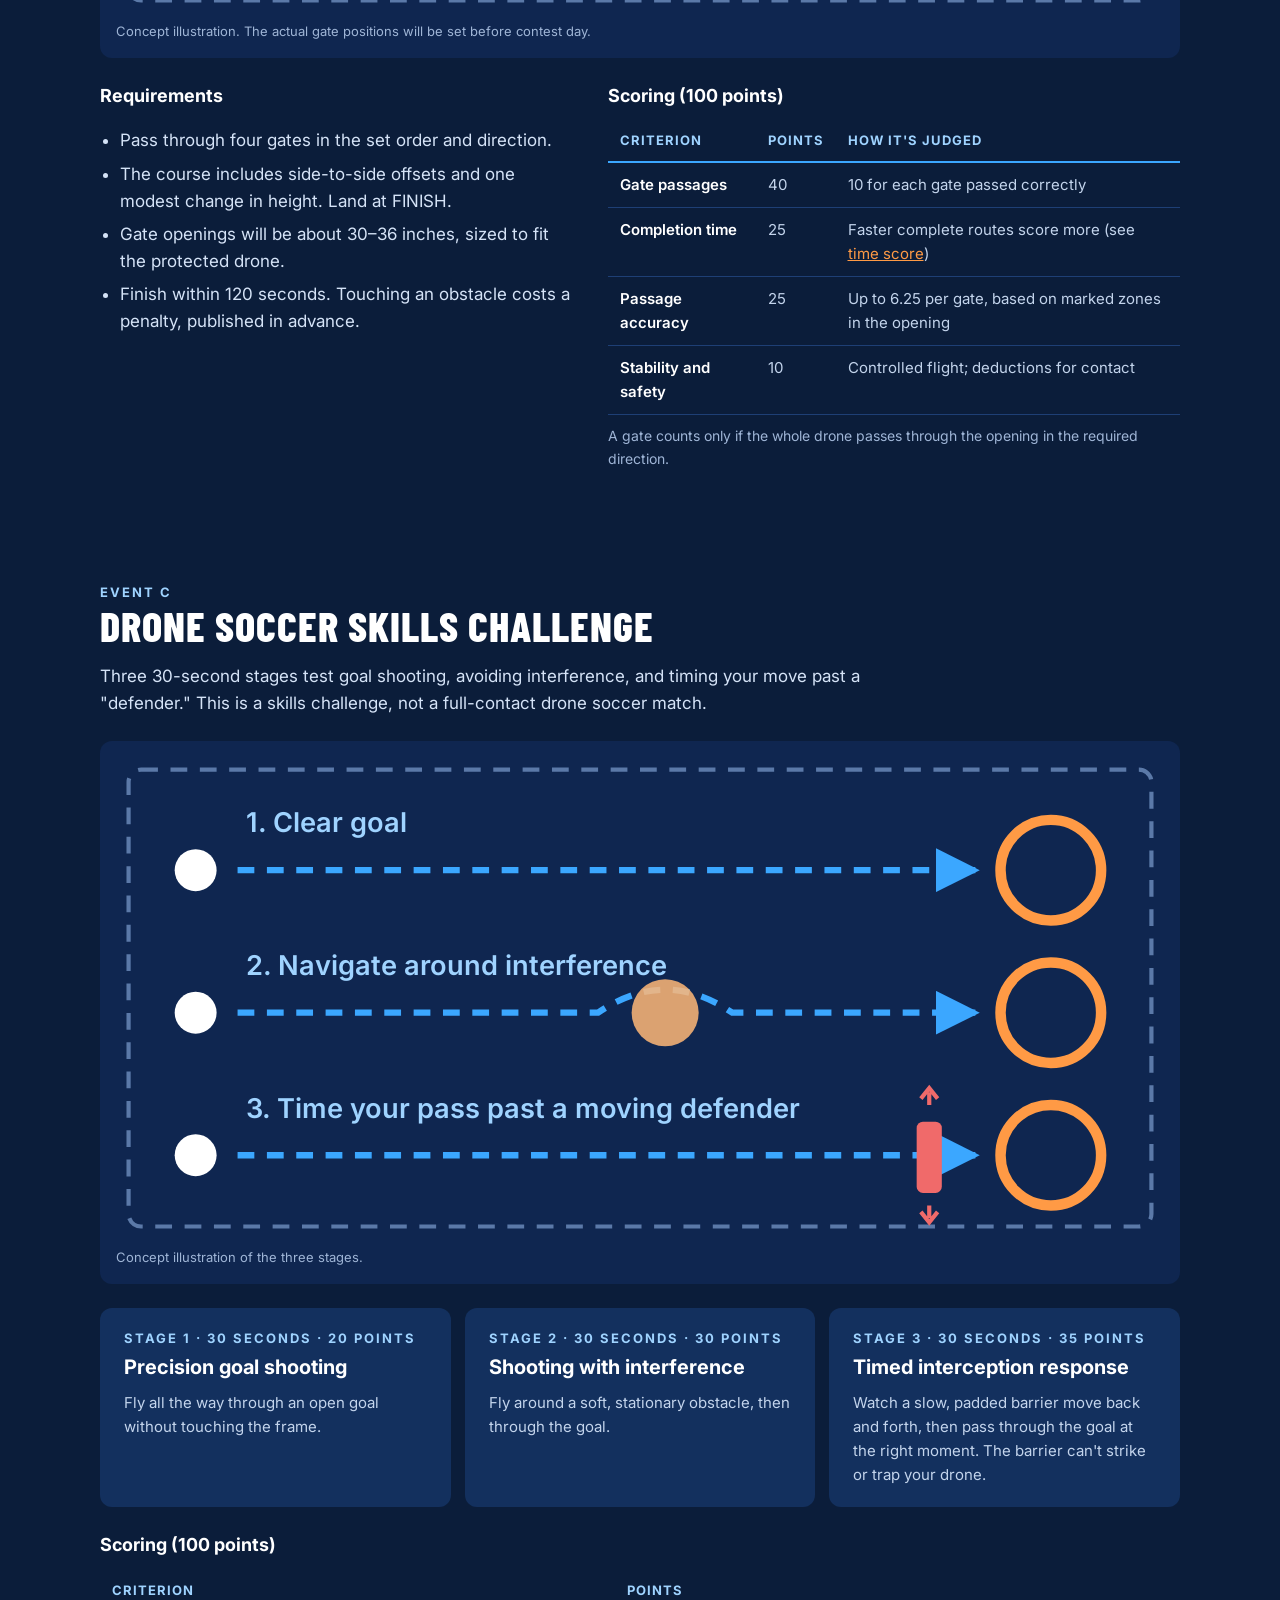
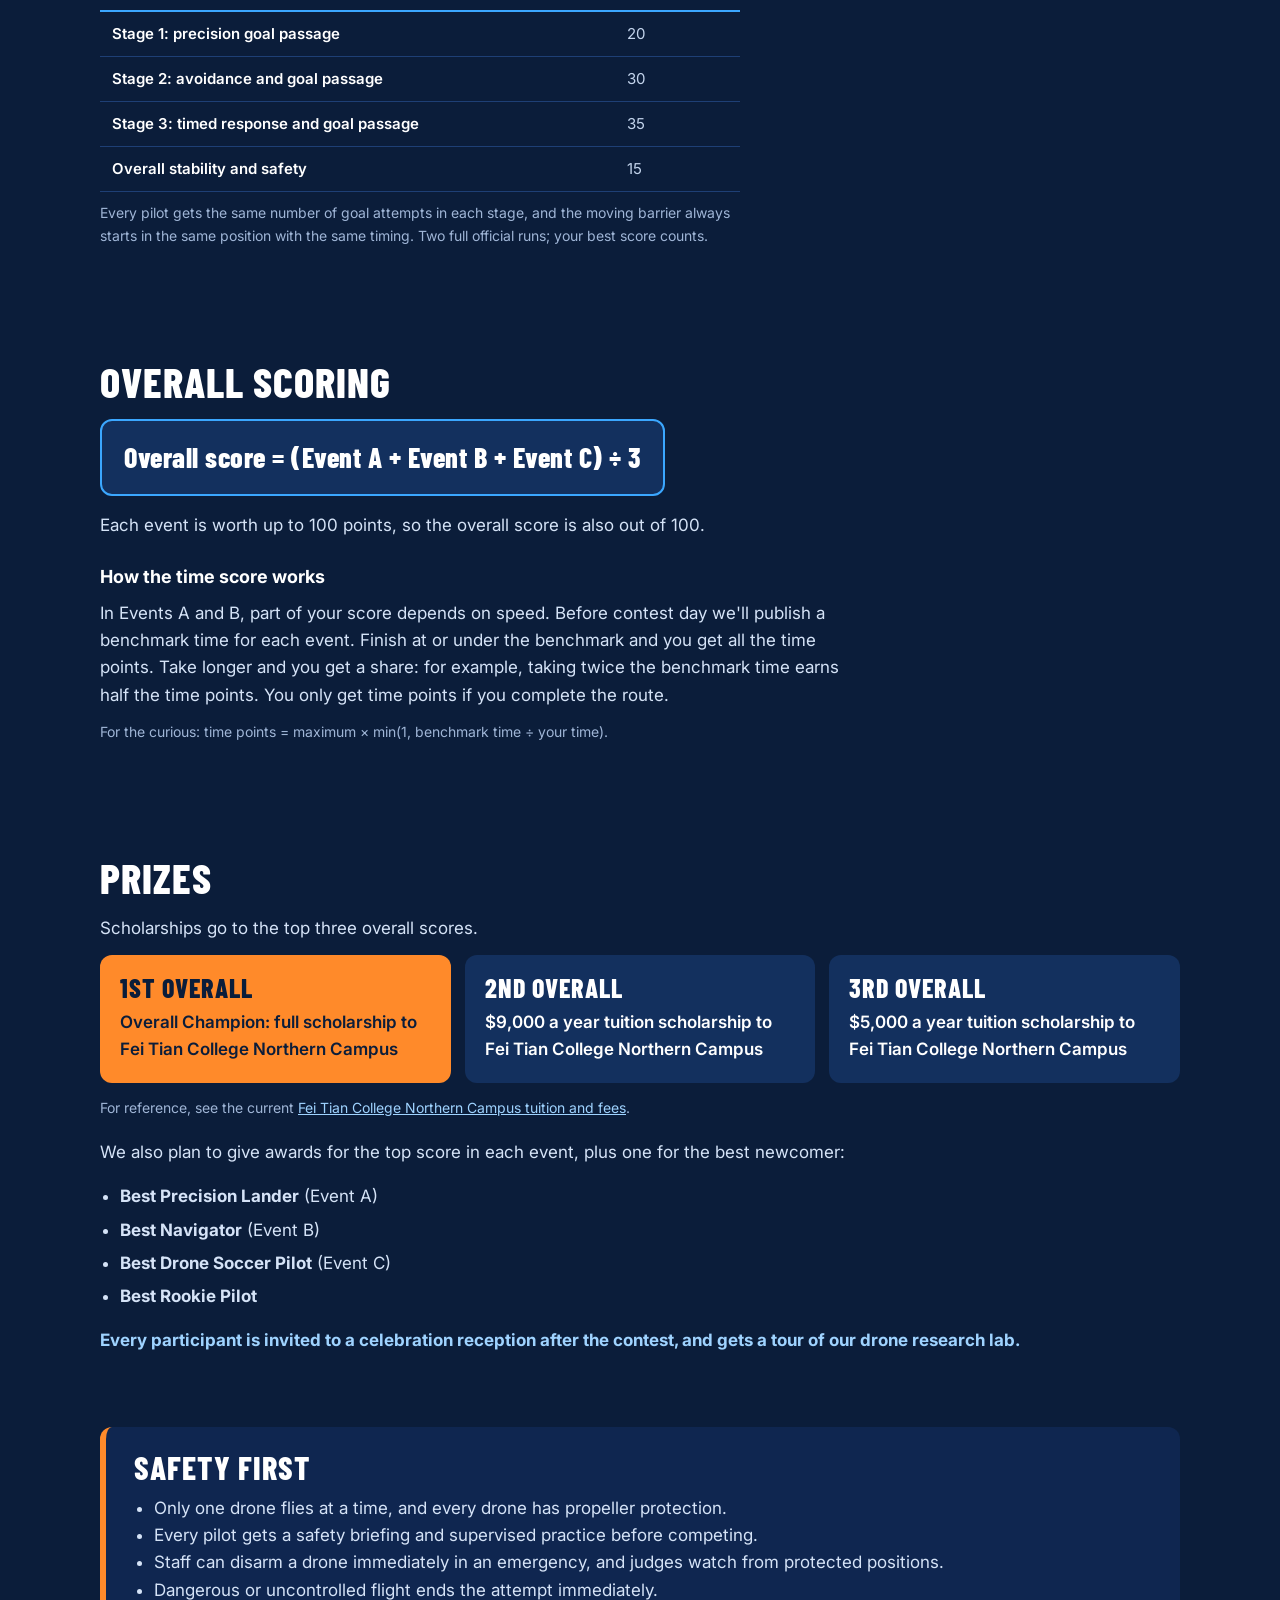
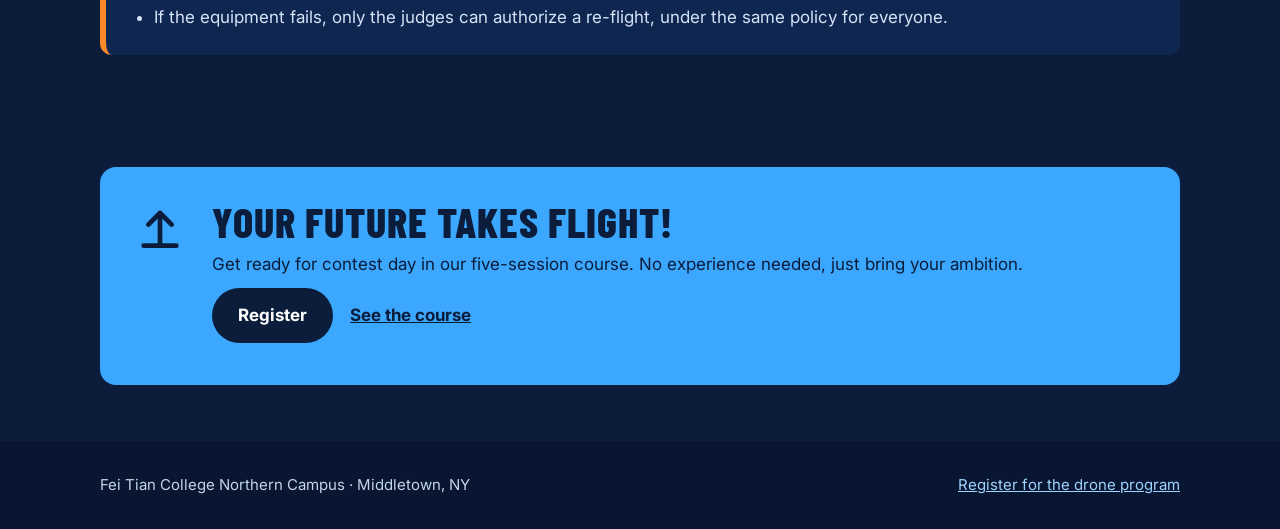
==== commit 2075aa24: "Hero and prize copy updates, lab industry news, and noindex for now - Hero: "Drone Training and Cont" ====
--- a/contest.html
+++ b/contest.html
@@ -3,6 +3,7 @@
 <head>
   <meta charset="utf-8">
   <meta name="viewport" content="width=device-width, initial-scale=1">
+  <meta name="robots" content="noindex, nofollow">
   <title>Contest Rules: Drone Skills Challenge | Fei Tian College Northern Campus</title>
   <meta name="description" content="Rules and scoring for the Take Flight drone skills contest at Fei Tian College Northern Campus: precision delivery and landing, obstacle corridor navigation, and a drone soccer skills challenge.">
   <link rel="preconnect" href="https://fonts.googleapis.com">
@@ -185,7 +186,7 @@
           <defs><marker id="arrow-c" viewBox="0 0 10 10" refX="9" refY="5" markerWidth="7" markerHeight="7" orient="auto-start-reverse"><path d="M0 0 10 5 0 10z" fill="#3BA7FF"/></marker></defs>
           <rect x="6" y="6" width="488" height="218" rx="6" fill="none" stroke="#5B79A8" stroke-width="2" stroke-dasharray="8 6"/>
           <g fill="#9FD3FF" font-family="Inter, sans-serif" font-weight="600" font-size="13">
-            <text x="62" y="36">1  Clear goal</text><text x="62" y="104">2  Navigate around interference</text><text x="62" y="172">3  Time your pass past a moving defender</text>
+            <text x="62" y="36">1. Clear goal</text><text x="62" y="104">2. Navigate around interference</text><text x="62" y="172">3. Time your pass past a moving defender</text>
           </g>
           <g fill="#FFFFFF"><circle cx="38" cy="54" r="10"/><circle cx="38" cy="122" r="10"/><circle cx="38" cy="190" r="10"/></g>
           <g stroke="#3BA7FF" stroke-width="3" stroke-dasharray="8 6" fill="none" marker-end="url(#arrow-c)">
@@ -268,6 +269,7 @@
           <p class="prize-award">$5,000 a year tuition scholarship to Fei Tian College Northern Campus</p>
         </div>
       </div>
+      <p class="fine prize-ref">For reference, see the current <a href="https://www.northernuniversityplanning.org/admissions/tuition-and-fees/tuition-and-general-fees/" target="_blank" rel="noopener">Fei Tian College Northern Campus tuition and fees</a>.</p>
       <p class="lead">We also plan to give awards for the top score in each event, plus one for the best newcomer:</p>
       <ul class="checklist">
         <li><strong>Best Precision Lander</strong> (Event A)</li>
--- a/css/styles.css
+++ b/css/styles.css
@@ -89,12 +89,14 @@
 }
 .hero h1 {
   font-family: var(--font-display); font-weight: 800; text-transform: uppercase;
-  font-size: clamp(64px, 11vw, 120px); line-height: .88; margin: 0;
+  font-size: clamp(48px, 7.5vw, 92px); line-height: .92; margin: 0;
 }
 .hero .subtitle {
   font-family: var(--font-display); font-weight: 600; color: var(--orange-light);
-  font-size: clamp(26px, 4vw, 36px); line-height: 1.1; margin: 12px 0 12px;
-}
+  font-size: 44px; line-height: 1.08; margin: 12px 0 16px; text-transform: none;
+}
+/* Always exactly two lines, at a fixed size. */
+.hero .subtitle span { display: block; white-space: nowrap; }
 .hero .tagline {
   font-family: var(--font-display); font-weight: 800; text-transform: uppercase;
   letter-spacing: 1px; color: var(--white); font-size: clamp(20px, 2.6vw, 26px);
@@ -137,6 +139,9 @@
 .challenge-art { display: block; width: 100%; height: auto; margin-bottom: 12px; }
 .prize-line { margin: 20px 0 0; color: var(--text-soft); max-width: 760px; }
 .prize-line strong { color: var(--orange-light); }
+.prize-list { margin: 8px 0 0; padding-left: 22px; color: var(--text-soft); max-width: 760px; }
+.prize-list li { margin-bottom: 4px; }
+.prize-list li::marker { color: var(--orange-light); }
 .prizes { display: grid; grid-template-columns: repeat(3, minmax(0, 1fr)); gap: 14px; margin-bottom: 20px; }
 .prize { background: var(--navy-3); border-radius: 12px; padding: 20px; }
 .prize-first { background: var(--orange); color: var(--ink); }
@@ -165,6 +170,8 @@
 .rule-cols-single { grid-template-columns: 1fr; max-width: 640px; margin-top: 24px; }
 .rule-cols h3 { margin: 0 0 10px; font-size: 18px; }
 .fine { color: #9FB5D6; font-size: 14px; margin: 10px 0 0; }
+.prize-ref { margin: -6px 0 20px; }
+.fine a { color: var(--blue-light); }
 .stages { display: grid; grid-template-columns: repeat(3, minmax(0, 1fr)); gap: 14px; }
 .stages .session p:last-child { margin: 0; color: #C3D4EC; font-size: 15px; }
 .formula {
@@ -244,15 +251,19 @@
 .site-footer a { color: var(--blue-light); }
 
 /* Phones and small tablets */
-@media (max-width: 820px) {
+/* Stack the hero earlier so the two-line heading always has room at full size. */
+@media (max-width: 1000px) {
   .hero .container { grid-template-columns: 1fr; }
   .hero-art { max-width: 320px; margin: 0 auto; }
+}
+@media (max-width: 820px) {
   .steps { grid-template-columns: repeat(2, minmax(0, 1fr)); }
   .audience { grid-template-columns: 1fr; }
   .challenges, .prizes, .stages, .rule-cols { grid-template-columns: 1fr; }
   .lab { flex-direction: column; padding: 24px; }
 }
 @media (max-width: 520px) {
+  .hero .subtitle { font-size: 24px; }
   .site-header .container { gap: 6px; padding-top: 10px; padding-bottom: 8px; }
   .brand { font-size: 15px; line-height: 1.3; }
   .nav { flex-wrap: nowrap; overflow-x: auto; gap: 0; width: calc(100% + 10px); margin: 0 -5px; scrollbar-width: none; }
@@ -267,3 +278,9 @@
   .details dd { margin-bottom: 10px; }
   section { padding: 40px 0; }
 }
+
+/* Drone lab: news links */
+.news { list-style: none; padding: 0; margin: 16px 0 0; display: grid; gap: 12px; }
+.news li { background: var(--navy-3); border-radius: 12px; padding: 16px 20px; }
+.news a { font-weight: 600; }
+.news span { display: block; margin-top: 4px; color: var(--text-soft); font-size: 14px; }
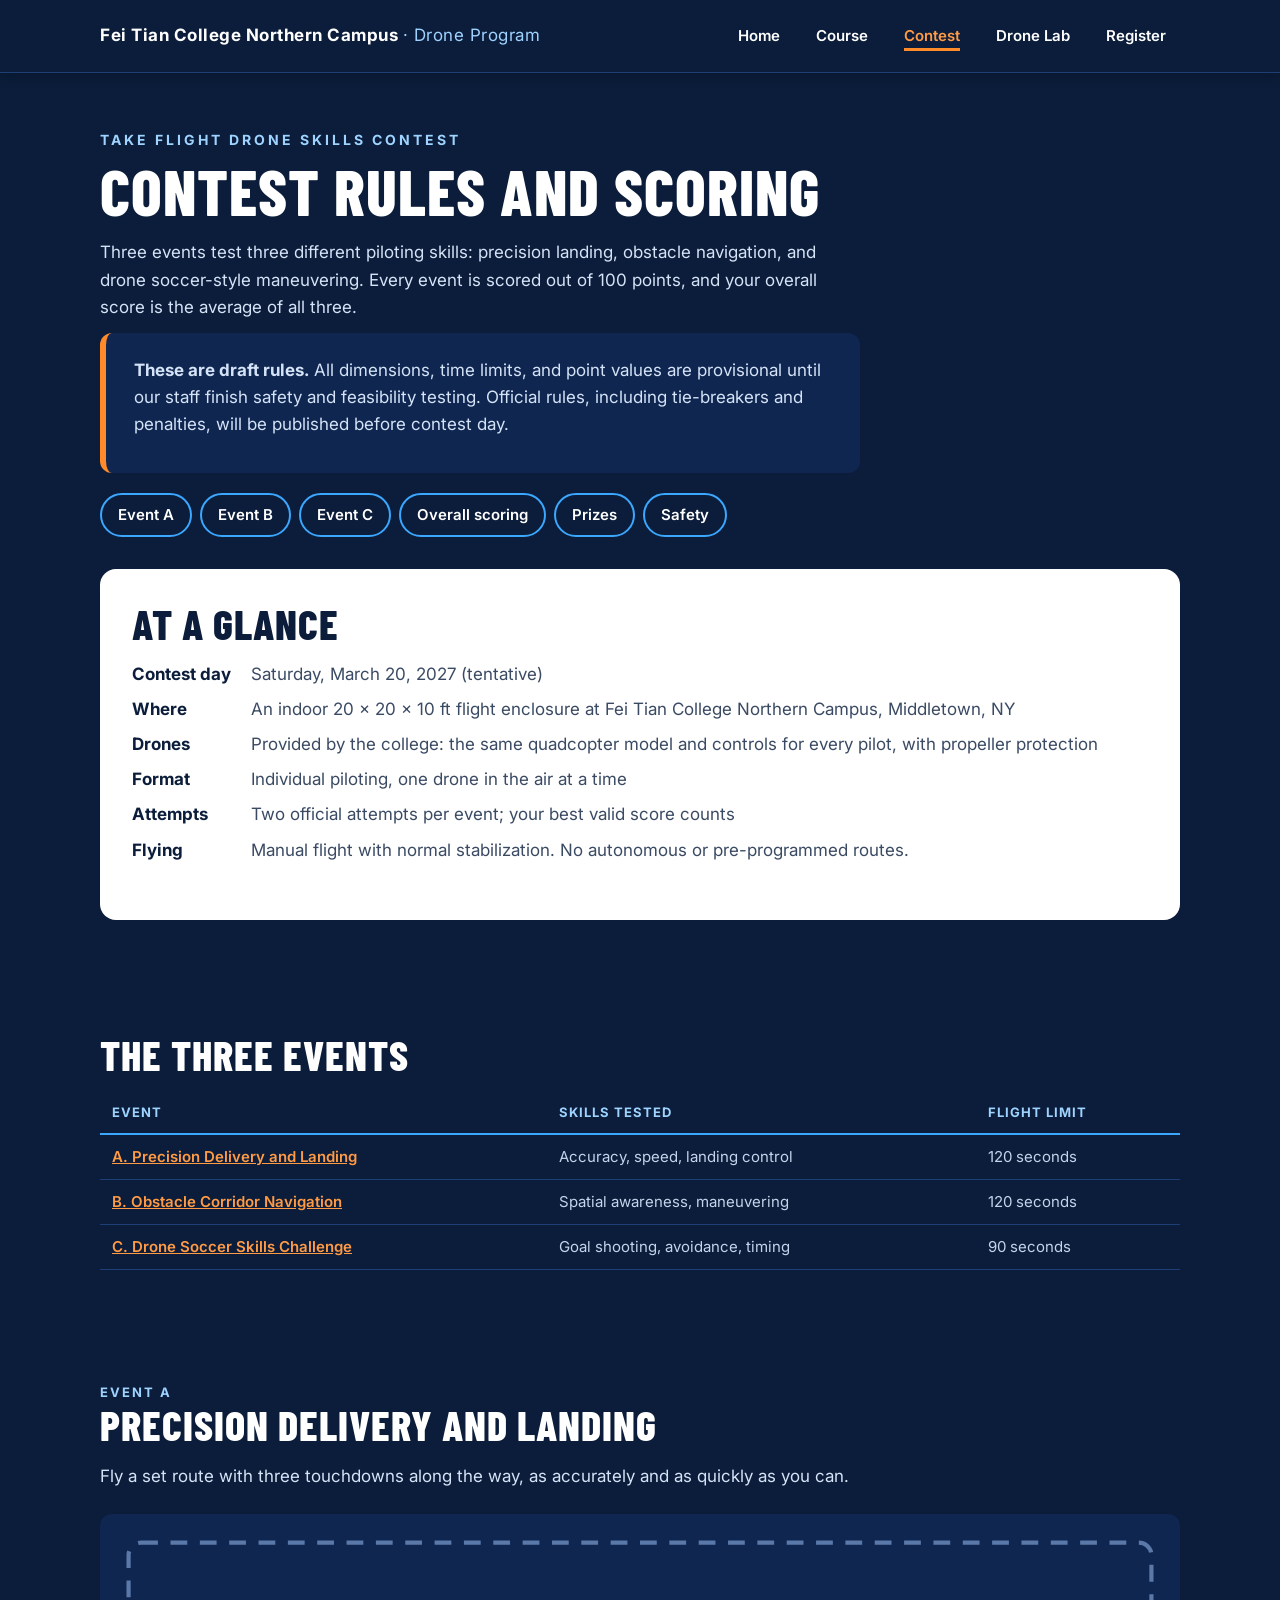
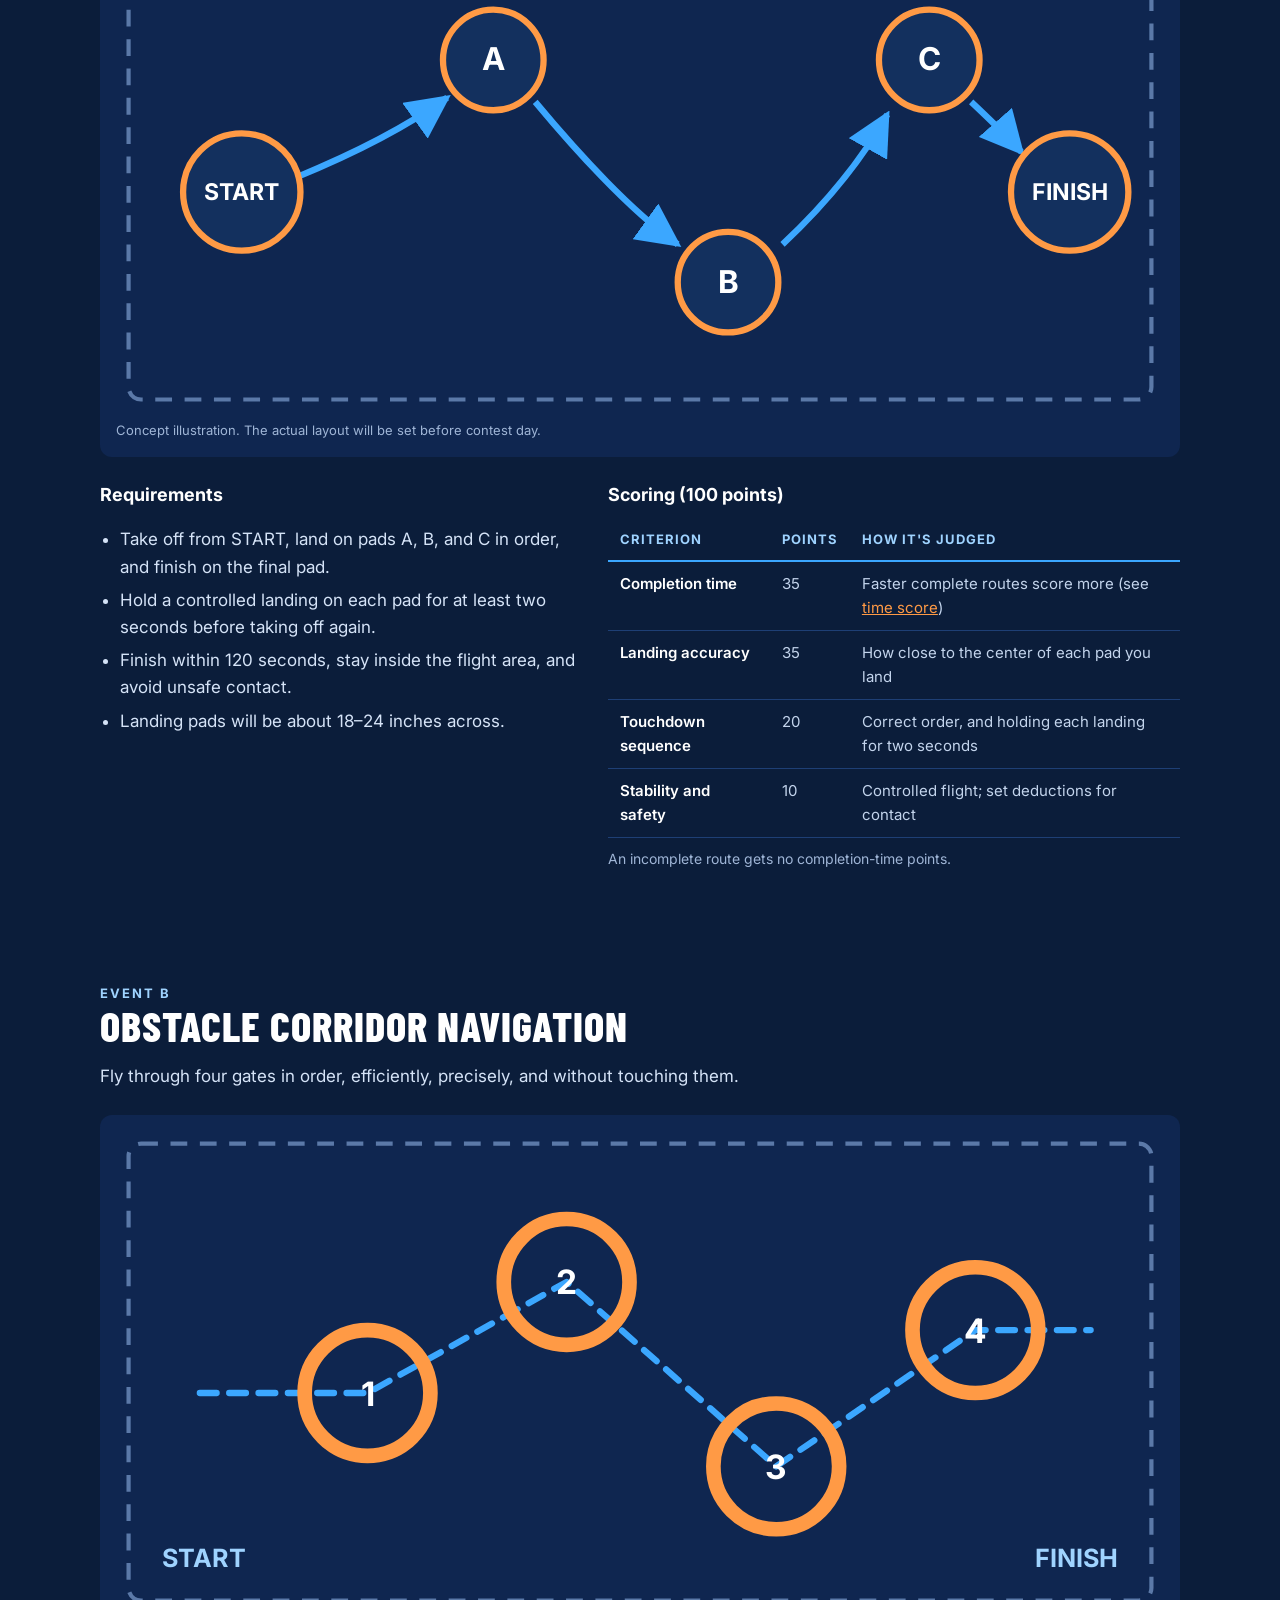
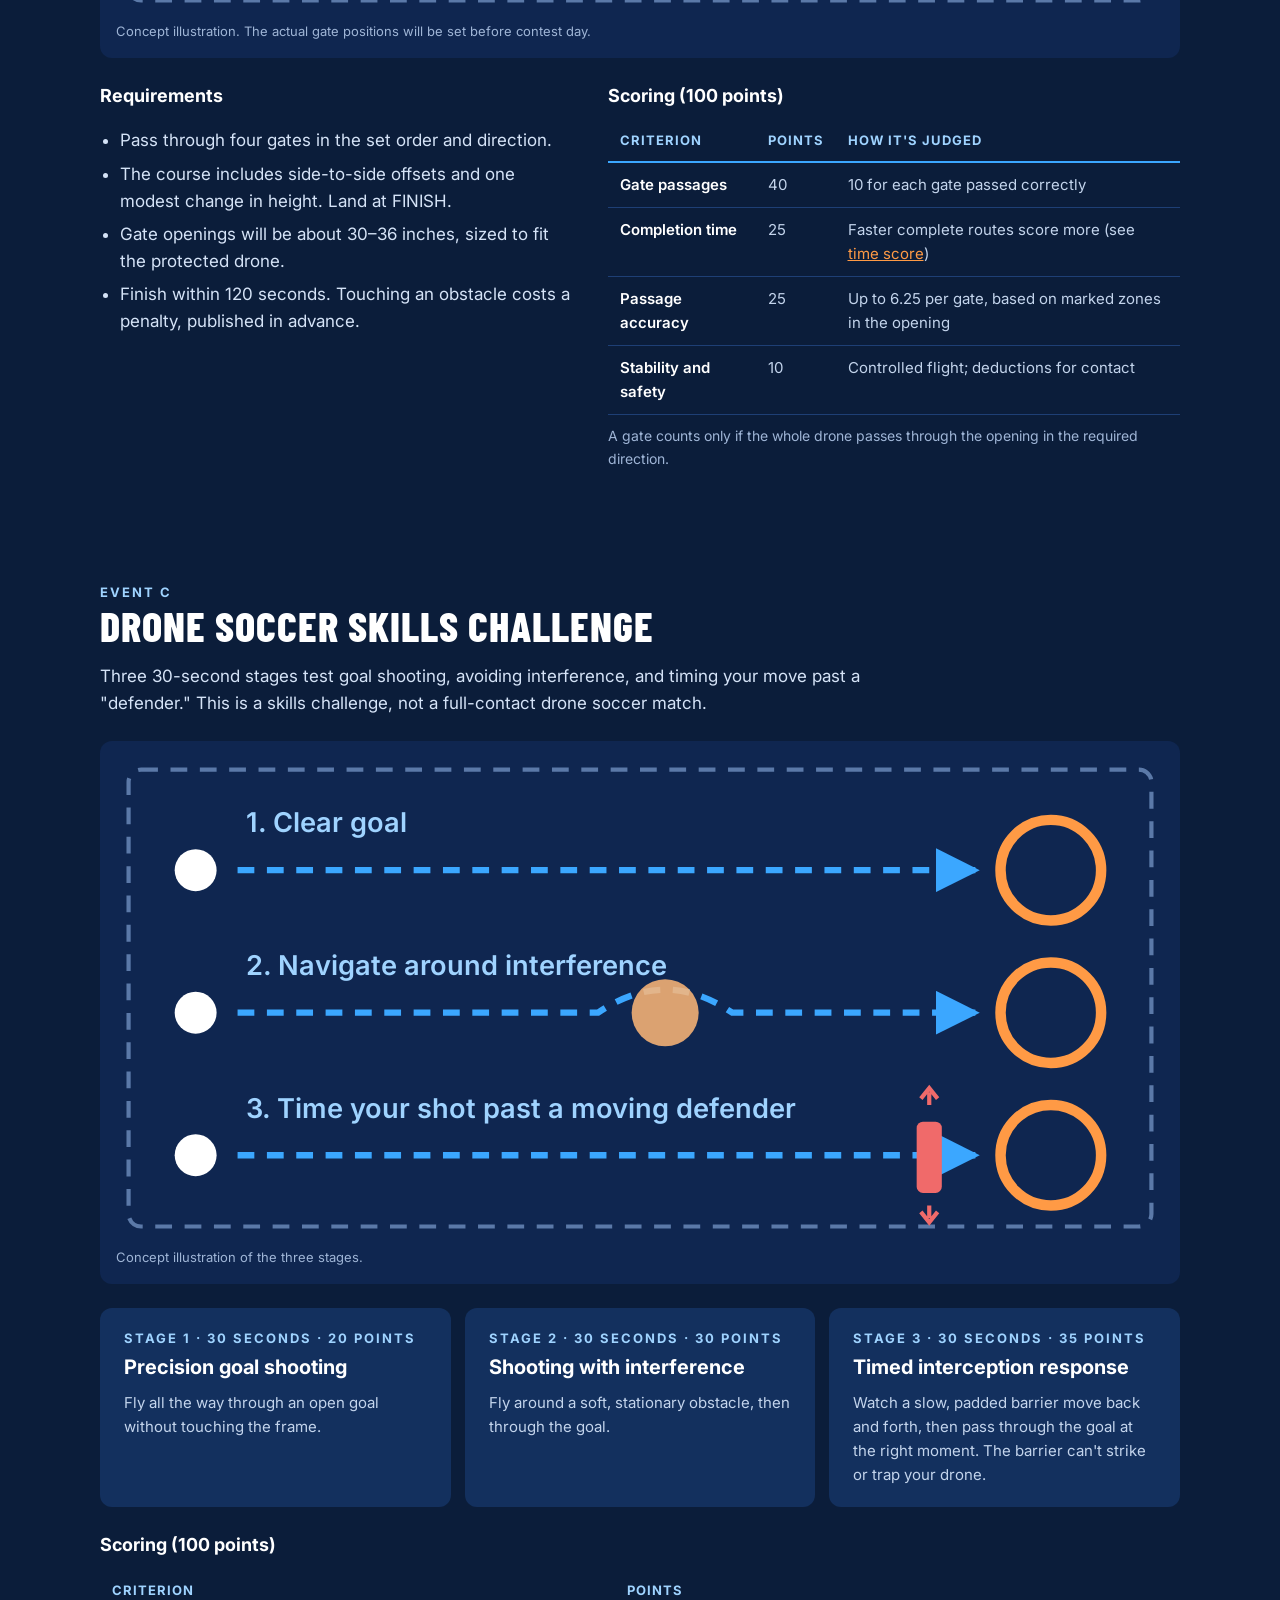
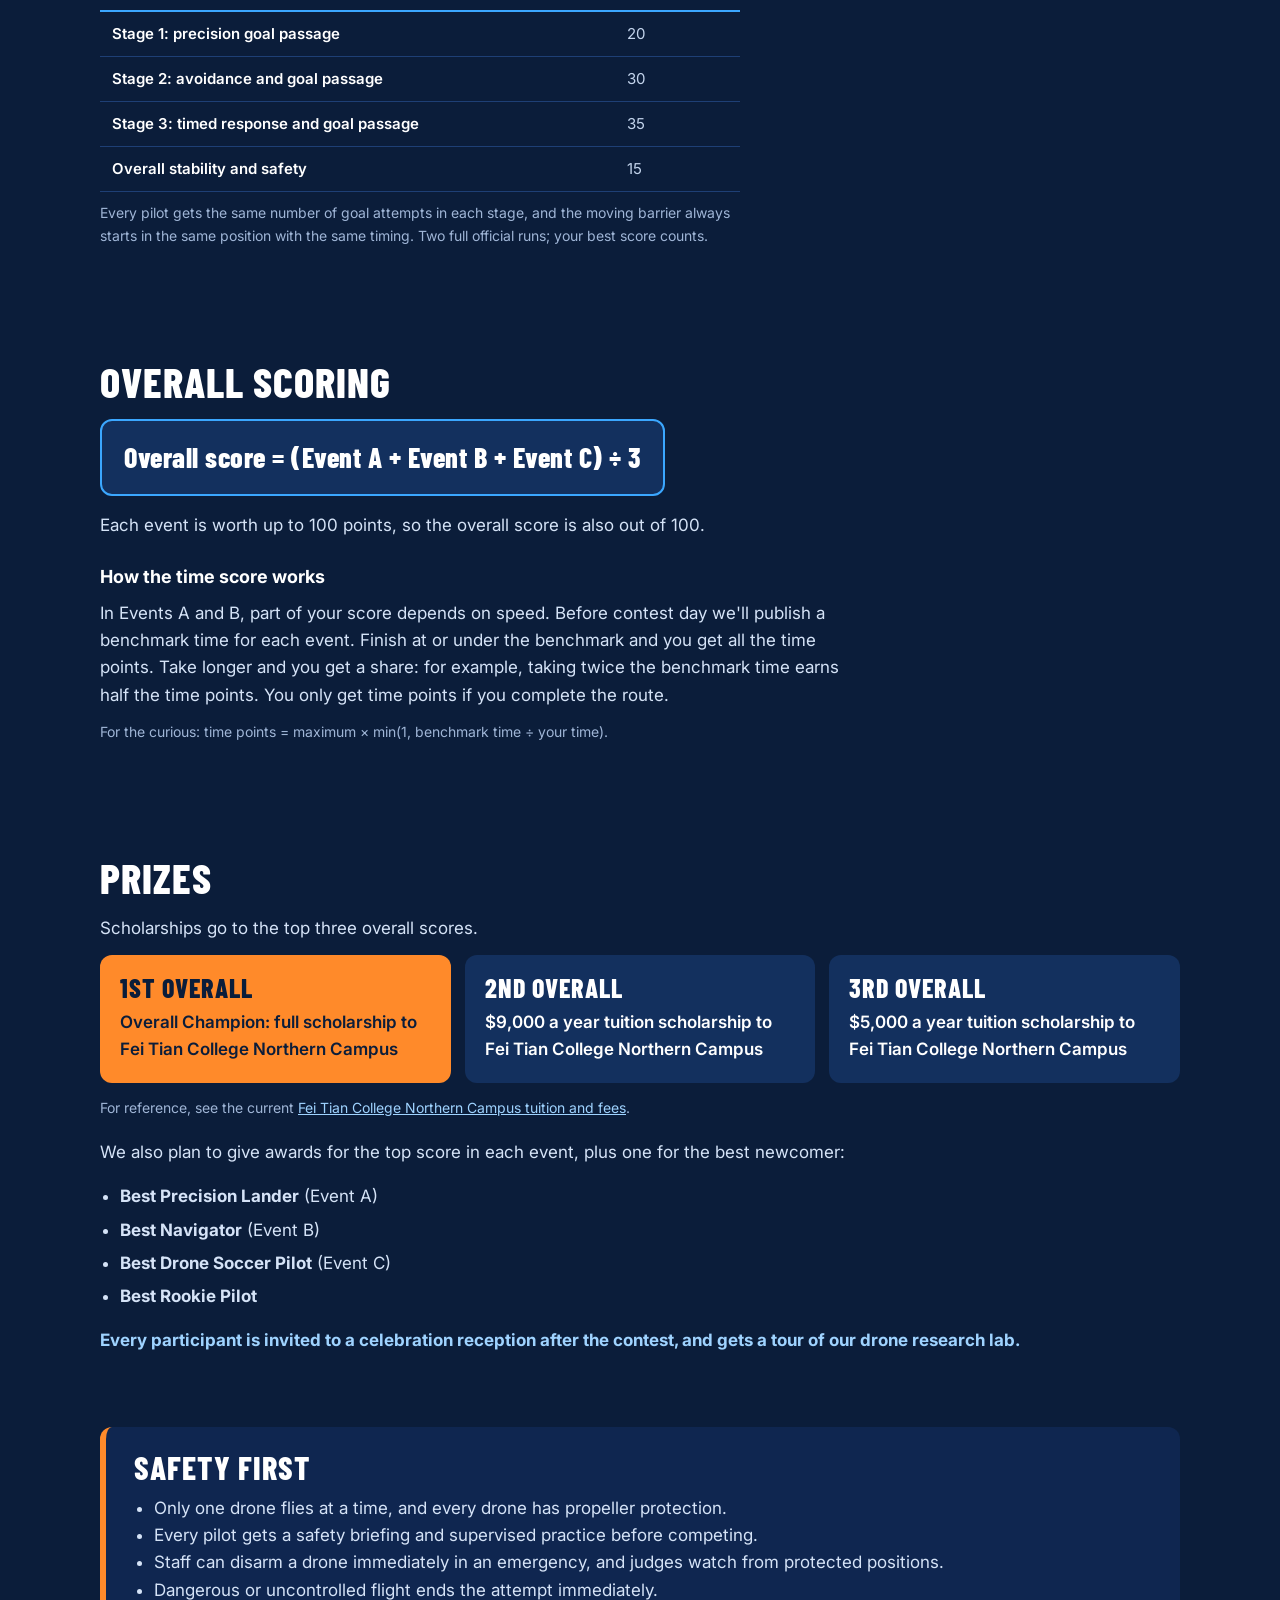
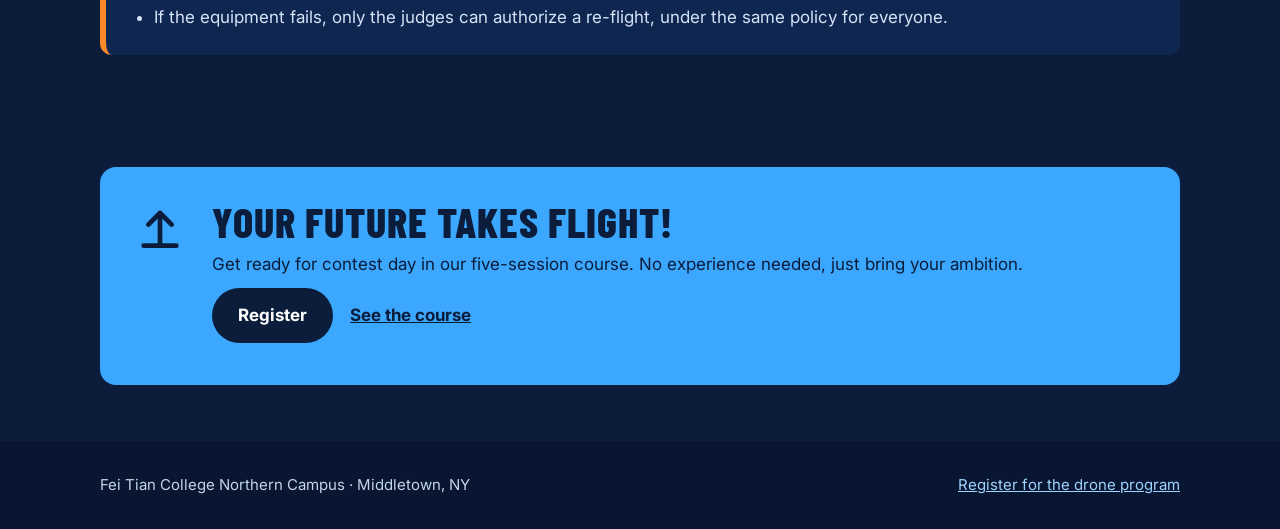
==== commit cf217d33: "Replace FAA Part 107 with the Recreational UAS Safety Test (TRUST) The course now prepares students " ====
--- a/contest.html
+++ b/contest.html
@@ -186,7 +186,7 @@
           <defs><marker id="arrow-c" viewBox="0 0 10 10" refX="9" refY="5" markerWidth="7" markerHeight="7" orient="auto-start-reverse"><path d="M0 0 10 5 0 10z" fill="#3BA7FF"/></marker></defs>
           <rect x="6" y="6" width="488" height="218" rx="6" fill="none" stroke="#5B79A8" stroke-width="2" stroke-dasharray="8 6"/>
           <g fill="#9FD3FF" font-family="Inter, sans-serif" font-weight="600" font-size="13">
-            <text x="62" y="36">1. Clear goal</text><text x="62" y="104">2. Navigate around interference</text><text x="62" y="172">3. Time your pass past a moving defender</text>
+            <text x="62" y="36">1. Clear goal</text><text x="62" y="104">2. Navigate around interference</text><text x="62" y="172">3. Time your shot past a moving defender</text>
           </g>
           <g fill="#FFFFFF"><circle cx="38" cy="54" r="10"/><circle cx="38" cy="122" r="10"/><circle cx="38" cy="190" r="10"/></g>
           <g stroke="#3BA7FF" stroke-width="3" stroke-dasharray="8 6" fill="none" marker-end="url(#arrow-c)">
